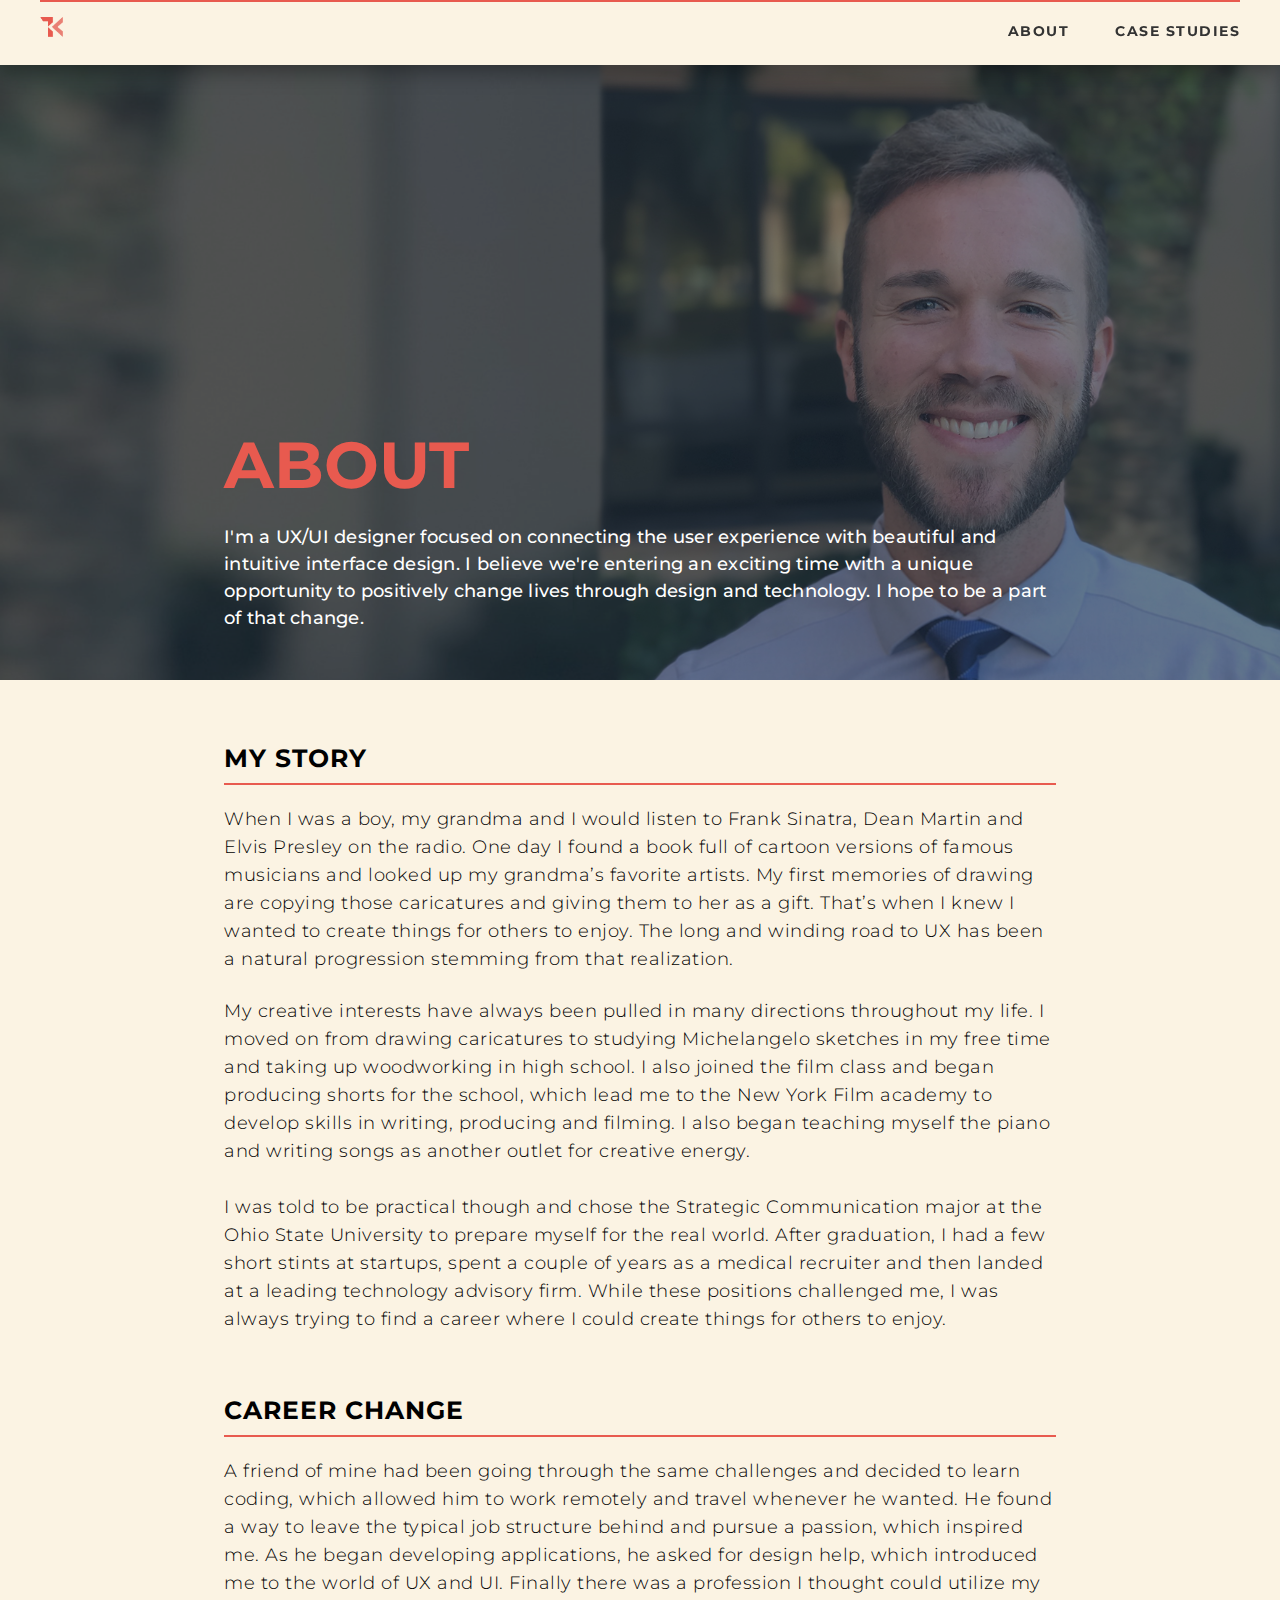
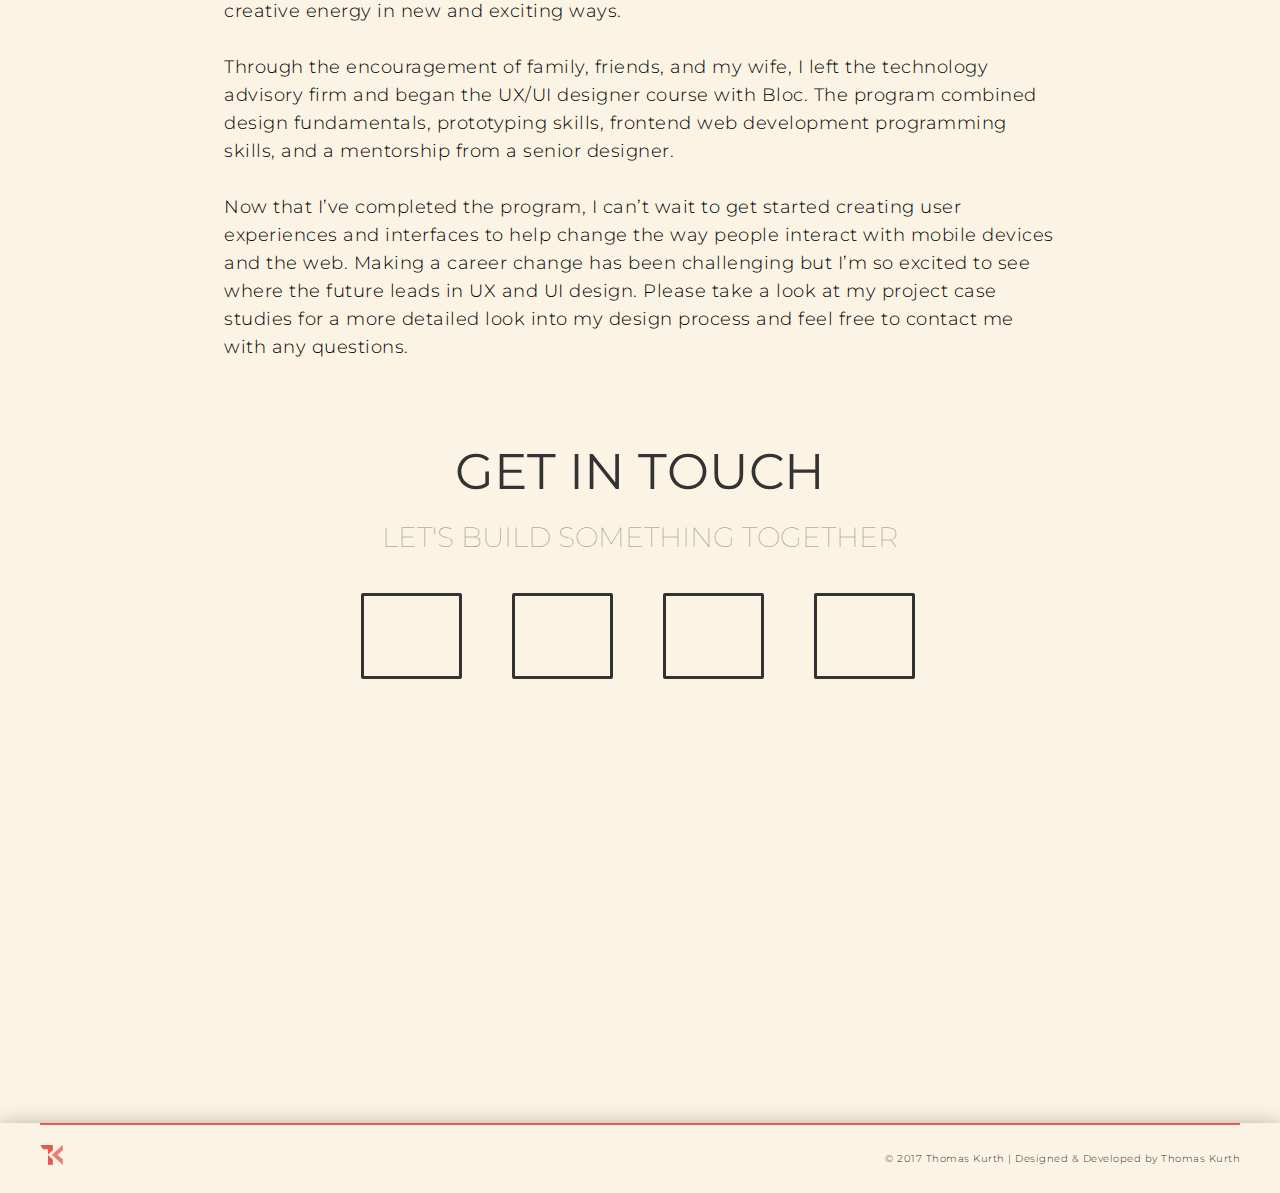
==== about-me.html @ 3d51a24a "case study updates" ====
<!DOCTYPE html>
<html lang="en-us">
  <head>

    <meta http-equiv="X-UA-Compatible" content="IE=Edge">
    <meta name="viewport" content="width=device-width, initial-scale=1">
    <meta charset="utf-8">

    <link rel="apple-touch-icon" sizes="60x60" href="/apple-touch-icon.png">
    <link rel="icon" type="image/png" sizes="32x32" href="/favicon-32x32.png">
    <link rel="icon" type="image/png" sizes="16x16" href="/favicon-16x16.png">
    <link rel="manifest" href="/manifest.json">
    <link rel="mask-icon" href="/safari-pinned-tab.svg" color="#5bbad5">
    <meta name="theme-color" content="#ffffff">
    <title>Thomas Kurth | About </title>

    <!-- GOOGLE FONTS
    –––––––––––––––––––––––––––––––––––––––––––––––––– -->
    <link href="https://fonts.googleapis.com/css?family=Montserrat:100,200,400,500,700" rel="stylesheet" type="text/css">

    <!-- <link rel="shortcut icon" type="image/png" href="/img/bh-logo.png"/> -->
    <!-- CSS -->
    <link rel="stylesheet" href="assets/css/normalize.css">
    <link rel="stylesheet" href="assets/css/font-awesome.css">
    <link rel="stylesheet" href="assets/css/about-me.css">
    <link rel="stylesheet" href="assets/css/skeleton.css">


    <!-- Favicon
    –––––––––––––––––––––––––––––––––––––––––––––––––– -->
    <link rel="icon" type="image/png" href="assets/images/favicon.png">

</head>


<body>
  <header>
      <button class="hamburger">&#9776;</button>
      <button class="cross">&#735;</button>
  </header>

  <div class="menu">
    <ul style="padding-left: 0px; margin-top: 0px;">
      <a href="index.html"><li>CASE STUDIES</li></a>
      <a href="about-me.html"><li>ABOUT</li></a>
    </ul>
  </div>

  <!-- NAVBAR -->
  <nav>
    <div class="navbar-wrapper">
      <section class="cs-nav navbar">
          <div class="container container-index container-nav">
            <div class="one-half" id="mobile-logo">
              <!-- removed the UL - was not needed -->
              <a href="index.html"><img class="logo" src="assets/images/icon.png" height="20px" width= "23px" alt="TK"/></a>
            </div>
            <ul class="one-half nav-hover">
              <li><a href="index.html">CASE STUDIES</a></li>
              <li><a href="about.html">ABOUT</a></li>
            </ul>
          </div>
       </section>
    </div>
  </nav>

   <section class="hero" id="about-page">
       <div class="hero-overlay">
           <div class="container">
               <div class="hero-copy about-block">
                   <h1>ABOUT</h1>
                   <h2>I'm a UX/UI designer focused on connecting the user experience with beautiful and intuitive interface design. I believe we're entering an exciting time with a unique opportunity to positively change lives through design and technology. I hope to be a part of that change.</h2>
               </div>
           </div>
           </div>
   </section>
   <section class="content-area container">
     <section class="body-copy" id="full-bio">
       <h3>MY STORY</h3>
           <p>When I was a boy, my grandma and I would listen to Frank Sinatra, Dean Martin and Elvis Presley on the radio. One day I found a book full of cartoon versions of famous musicians and looked up my grandma’s favorite artists. My first memories of drawing are copying those caricatures and giving them to her as a gift. That’s when I knew I wanted to create things for others to enjoy. The long and winding road to UX has been a natural progression stemming from that realization.</p><br/>
           <p>My creative interests have always been pulled in many directions throughout my life. I moved on from drawing caricatures to studying Michelangelo sketches in my free time and taking up woodworking in high school. I also joined the film class and began producing shorts for the school, which lead me to the New York Film academy to develop skills in writing, producing and filming. I also began teaching myself the piano and writing songs as another outlet for creative energy.<br/> <br/>I was told to be practical though and chose the Strategic Communication major at the Ohio State University to prepare myself for the real world. After graduation, I had a few short stints at startups, spent a couple of years as a medical recruiter and then landed at a leading technology advisory firm. While these positions challenged me, I was always trying to find a career where I could create things for others to enjoy.</p>
       <h3>CAREER CHANGE</h3>
       <p>A friend of mine had been going through the same challenges and decided to learn coding, which allowed him to work remotely and travel whenever he wanted. He found a way to leave the typical job structure behind and pursue a passion, which inspired me. As he began developing applications, he asked for design help, which introduced me to the world of UX and UI. Finally there was a profession I thought could utilize my creative energy in new and exciting ways.<br/>
           <br/>Through the encouragement of family, friends, and my wife, I left the technology advisory firm and began the UX/UI designer course with Bloc. The program combined design fundamentals, prototyping skills, frontend web development programming skills, and a mentorship from a senior designer.<br/>
           <br/>Now that I’ve completed the program, I can’t wait to get started creating user experiences and interfaces to help change the way people interact with mobile devices and the web. Making a career change has been challenging but I’m so excited to see where the future leads in UX and UI design. Please take a look at my project case studies for a more detailed look into my design process and feel free to contact me with any questions.</p>
     </section>
   </section>

   <!-- CONTACT -->

           <div class="contacthome">
             <h1 id="contact">GET IN TOUCH</h1>
             <h5>LET'S BUILD SOMETHING TOGETHER</h5>
               <div class="border">
                          <ul>
                              <li><a href="mailto:thomasbk86@gmail.com" target="_blank"><i class="fa fa-envelope fa-lg"></i></a></li>
                              <li><a href="#" target="_blank"><i class="fa fa-mobile fa-lg"></i></a></li>
                              <li><a href="https://www.linkedin.com/in/thomas-kurth-3ab27a40/" target="_blank"><i class="fa fa-linkedin fa-lg"></i></a></li>
                              <li><a href="https://github.com/thomasbk86" target="_blank"><i class="fa fa-github fa-lg"></i></a></li>
                          </ul>
               </div>
             </div>


   <!-- FOOTER -->

   <footer class="cs-summary index-footer" style="padding-bottom: 0">
     <nav class="cs-nav footer-nav">
       <div class="container container-index container-footer">
         <ul class="one-half" id="footer-mobile-logo">
           <li id="nav-logo"><img src="assets/images/icon.png" height="20px" width="23px" alt="TK"/></li>
         </ul>
         <ul class="one-half nav-hover" id="footer-nav-logos">
             <p>&copy 2017 Thomas Kurth | Designed &amp Developed by Thomas Kurth</p>
         </ul>
         </div>
       </div>
     </nav>

   	<script>
   		(function(i,s,o,g,r,a,m){i['GoogleAnalyticsObject']=r;i[r]=i[r]||function(){
   		(i[r].q=i[r].q||[]).push(arguments)},i[r].l=1*new Date();a=s.createElement(o),
   		m=s.getElementsByTagName(o)[0];a.async=1;a.src=g;m.parentNode.insertBefore(a,m)
   		})(window,document,'script','https://www.google-analytics.com/analytics.js','ga');
   		ga('create', 'UA-101343334-1', 'auto');
   		ga('send', 'pageview');
   	</script>

   	<script src="assets/js/jquery-3.2.1.min.js"></script>
     <script src="assets/js/hamburger.js"></script>
     <script src="assets/js/smoothscroll.js"></script>

     <!-- js -->
     <script src="assets/js/jquery-1.9.1.min.js"></script>
     <script src="assets/js/modernizr.js"></script>
     <script>
         $(document).ready(function(){
             if (Modernizr.touch) {
                 // show the close overlay button
                 $(".close-overlay").removeClass("hidden");
                 // handle the adding of hover class when clicked
                 $(".img").click(function(e){
                     if (!$(this).hasClass("hover")) {
                         $(this).addClass("hover");
                     }
                 });
                 // handle the closing of the overlay
                 $(".close-overlay").click(function(e){
                     e.preventDefault();
                     e.stopPropagation();
                     if ($(this).closest(".img").hasClass("hover")) {
                         $(this).closest(".img").removeClass("hover");
                     }
                 });
             } else {
                 // handle the mouseenter functionality
                 $(".img").mouseenter(function(){
                     $(this).addClass("hover");
                 })
                 // handle the mouseleave functionality
                 .mouseleave(function(){
                     $(this).removeClass("hover");
                 });
             }
         });
     </script>

     <script type="text/javascript">
       var _gaq = _gaq || [];
       _gaq.push(['_setAccount', 'UA-34160351-1']);
       _gaq.push(['_trackPageview']);
       (function() {
         var ga = document.createElement('script'); ga.type = 'text/javascript'; ga.async = true;
         ga.src = ('https:' == document.location.protocol ? 'https://ssl' : 'http://www') + '.google-analytics.com/ga.js';
         var s = document.getElementsByTagName('script')[0]; s.parentNode.insertBefore(ga, s);
       })();
     </script>


   </body>

   </html>
---- assets/css/about-me.css ----
/* Welcome to Compass.
 * In this file you should write your main styles. (or centralize your imports)
 * Import this file using the following HTML or equivalent:
 * <link href="/stylesheets/screen.css" media="screen, projection" rel="stylesheet" type="text/css" /> */
/* line 5, ../../../.rbenv/versions/2.2.3/lib/ruby/gems/2.2.0/gems/compass-core-1.0.3/stylesheets/compass/reset/_utilities.scss */
html, body, div, span, applet, object, iframe,
h1, h2, h3, h4, h5, h6, p, blockquote, pre,
a, abbr, acronym, address, big, cite, code,
del, dfn, em, img, ins, kbd, q, s, samp,
small, strike, strong, sub, sup, tt, var,
b, u, i, center,
dl, dt, dd, ol, ul, li,
fieldset, form, label, legend,
table, caption, tbody, tfoot, thead, tr, th, td,
article, aside, canvas, details, embed,
figure, figcaption, footer, header, hgroup,
menu, nav, output, ruby, section, summary,
time, mark, audio, video {
  border: 0;
  font: inherit;
  font-size: 100%;
  vertical-align: baseline;
}


/* line 24, ../../../.rbenv/versions/2.2.3/lib/ruby/gems/2.2.0/gems/compass-core-1.0.3/stylesheets/compass/reset/_utilities.scss */
ol, ul {
  list-style: none;
}

/* line 26, ../../../.rbenv/versions/2.2.3/lib/ruby/gems/2.2.0/gems/compass-core-1.0.3/stylesheets/compass/reset/_utilities.scss */
table {
  border-collapse: collapse;
  border-spacing: 0;
}

/* line 28, ../../../.rbenv/versions/2.2.3/lib/ruby/gems/2.2.0/gems/compass-core-1.0.3/stylesheets/compass/reset/_utilities.scss */
caption, th, td {
  text-align: left;
  font-weight: normal;
  vertical-align: middle;
}

/* line 30, ../../../.rbenv/versions/2.2.3/lib/ruby/gems/2.2.0/gems/compass-core-1.0.3/stylesheets/compass/reset/_utilities.scss */
q, blockquote {
  quotes: none;
}
/* line 103, ../../../.rbenv/versions/2.2.3/lib/ruby/gems/2.2.0/gems/compass-core-1.0.3/stylesheets/compass/reset/_utilities.scss */
q:before, q:after, blockquote:before, blockquote:after {
  content: "";
  content: none;
}

/* line 32, ../../../.rbenv/versions/2.2.3/lib/ruby/gems/2.2.0/gems/compass-core-1.0.3/stylesheets/compass/reset/_utilities.scss */
a img {
  border: none;
}

/* line 116, ../../../.rbenv/versions/2.2.3/lib/ruby/gems/2.2.0/gems/compass-core-1.0.3/stylesheets/compass/reset/_utilities.scss */
article, aside, details, figcaption, figure, footer, header, hgroup, main, menu, nav, section, summary {
  display: block;
}

@font-face {
  font-family: Visby;
  src: url(../fonts/VisbyCF-Heavy.woff);
}
/* line 8, ../sass/_typography.scss */
.wf-loading {
  visibility: hidden;
}

/* line 12, ../sass/_typography.scss */
.wf-active, .wf-inactive {
  visibility: visible;
}

/* line 16, ../sass/_typography.scss */
body {
  font-family: 'Montserrat', sans-serif;
  font-size: 16px;
}
@media screen and (min-width: 480) {
  /* line 16, ../sass/_typography.scss */
  body {
    font-size: 18px;
  }
}
@media screen and (min-width: 769px) {
  /* line 16, ../sass/_typography.scss */
  body {
    font-size: 20px;
  }
}
@media screen and (max-width: 325px) {
  /* line 16, ../sass/_typography.scss */
  body {
    font-size: 14px;
  }
}

/* line 29, ../sass/_typography.scss */
a {
  text-decoration: none;
  color: #f9a825;
}

/* line 33, ../sass/_typography.scss */
h1 {
  font-size: 3.25em;
  color: #E85A4F;
  font-weight: 700;
}

/* line 39, ../sass/_typography.scss */
h2 {
  font-size: 2em;
}

/* line 44, ../sass/_typography.scss */
h3 {
  font-size: 1.75em;
  font-weight: 700;
}

/* line 49, ../sass/_typography.scss */
h4 {
  font-size: 1.5em;
  margin-top: 40px;
  margin-bottom: 10px;
}

/* line 55, ../sass/_typography.scss */
h5 {
  margin: 20px 0;
  font: 1.25em;
  line-height: 1.5;
}

/* line 68, ../sass/_typography.scss */
.contact p {
  text-align: center;
  width: 100%;
}


/* line 86, ../sass/_typography.scss */
.main-color-bar {
  font-weight: 500;
  background-color: #f9a825;
  color: white;
  padding: 5px 0;
}

/* line 93, ../sass/_typography.scss */
.grey-bar {
  font-weight: 500;
  background-color: #2c3e50;
  color: white;
  padding: 5px 0;
}

/* line 100, ../sass/_typography.scss */
.section-header {
  padding-top: 40px;
  padding-bottom: 40px;
}

/* line 107, ../sass/_typography.scss */
.antha {
  color: rgba(249, 168, 37, 0.3);
}

/* line 111, ../sass/_typography.scss */
.landing-case-logo {
  width: 25%;
  margin: auto;
}

/* line 116, ../sass/_typography.scss */
.brand-name {
  margin-top: 20px;
  margin-bottom: 20px;
}

/* line 121, ../sass/_typography.scss */
#unabridged {
  padding: 0px;
  margin: 0px;
}

/* line 126, ../sass/_typography.scss */
.brand-name#drift-list {
  font-family: "clarendon-urw";
  font-weight: 300;
  letter-spacing: 15px;
  color: white;
  padding-top: 10px;
  border-top: 1px solid white;
  width: 70%;
  margin: auto;
  padding-bottom: 10px;
  border-bottom: 1px solid white;
  margin-top: 20px;
  margin-bottom: 20px;
}

/* line 141, ../sass/_typography.scss */
#driftlist-bold {
  font-weight: 500;
}

/* line 145, ../sass/_typography.scss */
#changeseed {
  font-family: "abril-text";
  color: white;
}

/* line 150, ../sass/_typography.scss */
#blocbox {
  font-family: "league-gothic";
  color: white;
  font-size: 2.5em;
  padding-bottom: 15px;
}

/* line 160, ../sass/_typography.scss */
.content-area h3 {
  padding-bottom: 10px;
  margin-top: 2.5em;
  margin-bottom: 20px;
  font-size: 1.25em;
  border-bottom: 2px solid #E85A4F;
}
/* line 170, ../sass/_typography.scss */
.content-area h4 {
  font-size: 1.1em;
}
/* line 173, ../sass/_typography.scss */
.content-area h2 {
  font-size: 2em;
  padding-bottom: .75em;
  text-align: center;
}
/* line 179, ../sass/_typography.scss */
.content-area .body-intro p {
  font-size: 1.25em;
}
/* line 183, ../sass/_typography.scss */
.content-area img {
  width: 100%;
}
/* line 185, ../sass/_typography.scss */
.content-area img.sketch {
  width: 45%;
}
/* line 188, ../sass/_typography.scss */
.content-area img.main {
  margin: 20px 0;
}
@media screen and (min-width: 480px) {
  /* line 192, ../sass/_typography.scss */
  .content-area img#drift-def, .content-area img#balloons {
    width: 75%;
    display: block;
    margin: 30px auto;
  }
}
/* line 199, ../sass/_typography.scss */
.content-area h5 {
  border-bottom: 1px solid black;
  padding: 10px;
}

/* line 214, ../sass/_typography.scss */
#contact-hero h1 {
  margin-bottom: 20px;
}

/* line 219, ../sass/_typography.scss */
.side-note {
  line-height: 1.2;
  font-size: .9em;
  font-weight: 300;
  font-style: italic;
  margin: 10px 1em;
  padding: 10px;
  display: inline-block;
}

/* line 232, ../sass/_typography.scss */
.callout-bar {
  margin: 20px 0;
  background-color: #ecf0f1;
  padding: 20px;
}
/* line 234, ../sass/_typography.scss */
.callout-bar h5 {
  margin-top: 0;
}

/* line 242, ../sass/_typography.scss */
.body-copy .highlights {
  background-color: #ecf0f1;
  padding: 1.5em 0;
  margin: 20px 0;
}
/* line 246, ../sass/_typography.scss */
.body-copy .highlights h4 {
  margin-top: 0px;
  text-align: center;
  font-weight: 600;
  font-size: 1.5em;
  padding: 0 .5em .5em .5em;
}
/* line 254, ../sass/_typography.scss */
.body-copy ul {
  list-style-type: circle;
  margin: 0 2.5em;
}
/* line 257, ../sass/_typography.scss */
.body-copy ul li {
  margin: 10px 0;
  line-height: 1.5;
  font-size: 1em;
}
/* line 264, ../sass/_typography.scss */
.body-copy ol {
  list-style-type: decimal;
  margin: .75em 2.5em;
}
/* line 267, ../sass/_typography.scss */
.body-copy ol li {
  font-weight: 400;
  margin: 10px 0;
  line-height: 1.5;
  font-size: 1em;
}

/* line 277, ../sass/_typography.scss */
.about-hero h2 {
  line-height: 1.5;
}

/* line 1, ../sass/_overrides.scss */
body {
  background-color: #fafafa;
}

@media screen and (max-width: 480px) {
  /* line 5, ../sass/_overrides.scss */
  .mobile-hidden {
    display: none;
  }
}

@media screen and (min-width: 480px) {
  /* line 11, ../sass/_overrides.scss */
  .desktop-hidden {
    display: none;
  }
}

/* line 17, ../sass/_overrides.scss */
section {
  margin-bottom: 0px;
}

/* line 21, ../sass/_overrides.scss */
figure {
  margin: 1.25em 0;
}

/* line 25, ../sass/_overrides.scss */
.container {
  width: 90%;
  margin: 0 auto;
}
@media screen and (min-width: 480px) {
  /* line 25, ../sass/_overrides.scss */
  .container {
    width: 70%;
  }
}
@media screen and (min-width: 769px) {
  /* line 25, ../sass/_overrides.scss */
  .container {
    width: 65%;
    margin: 0 auto;
  }
}
@media screen and (max-width: 325px) {
  /* line 25, ../sass/_overrides.scss */
  .container {
    width: 90%;
  }
}


/* line 53, ../sass/_overrides.scss */
nav h4 {
  margin: 0;
  font-size: 1.2em;
}
@media screen and (min-width: 769px) {
  /* line 53, ../sass/_overrides.scss */
  nav h4 {
    font-size: 1em;
  }
}
/* line 60, ../sass/_overrides.scss */
nav .my-name {
  color: #f9a825;
  text-align: center;
}
@media screen and (min-width: 769px) {
  /* line 60, ../sass/_overrides.scss */
  nav .my-name {
    display: inline-block;
    width: 50%;
    text-align: left;
  }
}
/* line 68, ../sass/_overrides.scss */
nav .my-name a:hover {
  color: #f9a825;
}
/* line 71, ../sass/_overrides.scss */
nav .my-name .ux-design {
  font-weight: 200;
  font-style: normal;
  color: white;
}
/* line 77, ../sass/_overrides.scss */
nav .menu-bar {
  text-align: center;
  padding-top: 10px;
  margin-top: 10px;
}
/* line 80, ../sass/_overrides.scss */
nav .menu-bar li {
  font-weight: 200;
  display: inline;
  padding-right: 10px;
  padding-left: 10px;
  padding-bottom: 5px;
  transform: border-bottom .2s;
  -webkit-transition: border-bottom .5s;
  -moz-transition: border-bottom .5s;
  -ms-transition: border-bottom .5s;
  -o-transition: border-bottom .5s;
}
@media screen and (min-width: 769px) {
  /* line 80, ../sass/_overrides.scss */
  nav .menu-bar li {
    font-size: .7em;
    padding-top: 0px;
    letter-spacing: 1.5px;
  }
}
/* line 97, ../sass/_overrides.scss */
nav .menu-bar li:hover {
  border-bottom: 2px solid #f9a825;
}
@media screen and (min-width: 769px) {
  /* line 77, ../sass/_overrides.scss */
  nav .menu-bar {
    padding-top: 0px;
    margin-top: 0px;
    float: right;
    display: inline-block;
    vertical-align: top;
  }
}

/* line 113, ../sass/_overrides.scss */
.button {
  display: inline-block;
  padding: 20px;
  background-color: #f9a825;
  color: white;
  transition: background-color 400ms ease-in;
}
/* line 119, ../sass/_overrides.scss */
.button:hover {
  background-color: #fabc57;
}

/* line 125, ../sass/_overrides.scss */
.hero {
  padding-top: 50px;
  padding-bottom: 80px;
  height: 450px;
  background-image: url("/images/bw-land.jpeg");
  background-size: cover;
  background-repeat: no-repeat;
  background-position: top center;
}
@media screen and (min-width: 480px) {
  /* line 125, ../sass/_overrides.scss */
  .hero {
    height: 550px;
    background-position: center center;
  }
}
/* line 137, ../sass/_overrides.scss */
.hero .hero-overlay {
  background-color: rgba(34, 49, 63, 0.6);
  height: 580px;
  margin-top: -50px;
}

/* line 146, ../sass/_overrides.scss */
.hero .name-block {
  padding-top: 100px;
  margin-bottom: 10px;
}
@media screen and (min-width: 480px) {
  /* line 146, ../sass/_overrides.scss */
  .hero .name-block {
    padding-top: 175px;
  }
}

/* line 158, ../sass/_overrides.scss */
.hero .hero-copy h2 {
  color: white;
  padding: 20px 0;
  line-height: 1;
}
/* line 164, ../sass/_overrides.scss */
.hero .hero-copy p {
  color: #fde3ba;
  font-weight: 200;
}
/* line 168, ../sass/_overrides.scss */
.hero .hero-copy p#landing-copy {
  font-weight: 200;
  font-size: 1.1em;
  line-height: 1.5;
}
/* line 175, ../sass/_overrides.scss */
.hero#about-page {
  background-image: url("../images/profile5.png");
  background-size: cover;
  background-position: -400px 0px;
  background-repeat: no-repeat;
  margin: 0 auto;
}

/* line 180, ../sass/_overrides.scss */
.hero#about-page .about-block {
  padding-top: 300px;
}

.about-block h1 {
  margin: 0;
}

@media screen and (min-width: 480px) {
  /* line 175, ../sass/_overrides.scss */
  .hero#about-page {
    background-position: -20px 120px;
  }
  /* line 185, ../sass/_overrides.scss */
  .hero#about-page .about-block {
    padding-top: 425px;
  }
  .hero .hero-overlay {
    height: 480px;
    background-position: center center;
  }
}

@media screen and (min-width: 1024px) {
  /* line 175, ../sass/_overrides.scss */
  .hero#about-page {
    background-position: 0px -20px;
  }
  .hero .hero-overlay {
    height: 680px;
    background-position: center center;
  }
}

@media screen and (max-width: 768px) {
  /* line 175, ../sass/_overrides.scss */
  .hero#about-page {
    background-position: 0px 60px;
    height: 350px;
  }
  /* line 191, ../sass/_overrides.scss */
  .hero#about-page .about-block {
    padding-top: 225px;
  }
  /* line 194, ../sass/_overrides.scss */
  .hero#about-page h2 {
    width: 70%;
    font-size: 1.25em;
    line-height: 1.2;
    margin: 0;
  }
}

@media screen and (max-width: 414px) {
  /* line 175, ../sass/_overrides.scss */
  .hero#about-page {
    background-position: -90px 60px;
  }
  .hero .hero-overlay {
    height: 480px;
    background-position: center center;
  }
  .hero#about-page .about-block {
    padding-top: 160px;
  }
}

@media screen and (max-width: 375px) {
  /* line 175, ../sass/_overrides.scss */
  .hero#about-page {
    background-position: -125px 70px;
  }
  .hero .hero-overlay {
    height: 480px;
    background-position: center center;
  }
  .hero#about-page .about-block {
    padding-top: 125px;
  }
}

/* line 200, ../sass/_overrides.scss */
.hero#about-page h2 {
  font-size: .9em;
  line-height: 1.5;
  font-weight: 500;
}
/* line 205, ../sass/_overrides.scss */
.hero#driftlist-hero {
  background-image: url("/assets/driftlist/hero-background-mobile.jpg");
  background-size: cover;
  background-position: center center;
  background-repeat: no-repeat;
  background-size: cover;
  background-position: center center;
  background-repeat: no-repeat;
}
@media screen and (min-width: 480px) {
  /* line 205, ../sass/_overrides.scss */
  .hero#driftlist-hero {
    background-image: url("/assets/driftlist/hero-background.jpg");
    background-size: cover;
    background-position: center center;
    background-repeat: no-repeat;
  }
}
/* line 219, ../sass/_overrides.scss */
.hero#driftlist-hero .hero-copy {
  margin-top: 250px;
  color: white;
  background-color: rgba(34, 49, 63, 0.75);
  padding: 20px 0;
}
/* line 224, ../sass/_overrides.scss */
.hero#driftlist-hero .hero-copy p {
  font-size: 1.1em;
}
@media screen and (max-width: 480px) {
  /* line 228, ../sass/_overrides.scss */
  .hero#driftlist-hero .hero-copy h2 {
    font-size: 1.5em;
    padding: 10px 0;
  }
  /* line 232, ../sass/_overrides.scss */
  .hero#driftlist-hero .hero-copy p {
    font-size: 1em;
  }
}
/* line 238, ../sass/_overrides.scss */
.hero#changeseed-hero {
  background-image: url("/assets/changeseed/background-hero.jpg");
  background-size: cover;
  background-position: top left;
  background-repeat: no-repeat;
}
/* line 246, ../sass/_overrides.scss */
.hero#changeseed-hero .hero-copy {
  margin-top: 200px;
  color: white;
  background-color: rgba(34, 49, 63, 0.75);
  padding: 20px 0;
}
@media screen and (max-width: 480px) {
  /* line 252, ../sass/_overrides.scss */
  .hero#changeseed-hero .hero-copy h2 {
    font-size: 1.5em;
    padding: 10px 0;
  }
  /* line 256, ../sass/_overrides.scss */
  .hero#changeseed-hero .hero-copy p {
    color: #fde3ba;
    text-shadow: 0px 1px 5px rgba(0, 0, 0, 0.7);
  }
}
/* line 264, ../sass/_overrides.scss */
.hero#contact-hero .hero-copy {
  margin-top: 200px;
  color: white;
  background-color: rgba(34, 49, 63, 0.6);
  padding: 20px 0;
}
@media screen and (max-width: 480px) {
  /* line 270, ../sass/_overrides.scss */
  .hero#contact-hero .hero-copy h1 {
    font-size: 2.5em;
    color: white;
    padding: 10px 0;
  }
  /* line 275, ../sass/_overrides.scss */
  .hero#contact-hero .hero-copy p {
    color: white;
  }
}
/* line 281, ../sass/_overrides.scss */
.hero .down-arrow {
  margin-top: 30px;
  text-align: center;
}
/* line 284, ../sass/_overrides.scss */
.hero .down-arrow h4 {
  margin-bottom: 0px;
}

/* line 290, ../sass/_overrides.scss */
.first-figure {
  margin-top: 20px;
  margin-bottom: 0px;
}

/* line 294, ../sass/_overrides.scss */
.about-hero {
  padding-right: 30px;
  background-color: lightgray;
  padding-top: 100px;
  padding-bottom: 20px;
}

/* line 303, ../sass/_overrides.scss */
.hero-copy h2 {
  line-height: 1.5;
}

/* line 308, ../sass/_overrides.scss */
.case-studies {
  padding: 10px 0;
}
@media screen and (min-width: 480px) {
  /* line 308, ../sass/_overrides.scss */
  .case-studies {
    padding-bottom: 50px;
  }
}

/* line 315, ../sass/_overrides.scss */
.case-studies, .contact {
  text-align: center;
}
/* line 317, ../sass/_overrides.scss */
.case-studies .case-list, .contact .case-list {
  display: inline-block;
  vertical-align: top;
  width: 100%;
  height: 250px;
  background-color: gray;
  text-align: center;
  position: relative;
}
/* line 325, ../sass/_overrides.scss */
.case-studies .case-list h5, .contact .case-list h5 {
  padding-top: 1em;
  font-size: 1.1em;
  margin: 0;
  color: white;
}
/* line 331, ../sass/_overrides.scss */
.case-studies .case-list img, .contact .case-list img {
  height: 125px;
  margin-bottom: 10px;
}
@media screen and (min-width: 480px) {
  /* line 317, ../sass/_overrides.scss */
  .case-studies .case-list, .contact .case-list {
    margin-top: 10px;
  }
}
@media screen and (min-width: 769px) {
  /* line 317, ../sass/_overrides.scss */
  .case-studies .case-list, .contact .case-list {
    margin: 0;
    width: 33%;
  }
}
/* line 343, ../sass/_overrides.scss */
.case-studies .case-list#landing-changeseed img, .contact .case-list#landing-changeseed img {
  margin-bottom: 10px;
}
/* line 346, ../sass/_overrides.scss */
.case-studies .case-list#landing-changeseed h4, .contact .case-list#landing-changeseed h4 {
  font-size: 2em;
  margin-bottom: 33px;
}
@media screen and (max-width: 480px) {
  /* line 342, ../sass/_overrides.scss */
  .case-studies .case-list#landing-changeseed, .contact .case-list#landing-changeseed {
    margin: 10px 0;
  }
}
/* line 355, ../sass/_overrides.scss */
.case-studies .case-list#landing-blocbox img, .contact .case-list#landing-blocbox img {
  margin-left: -30px;
}
/* line 359, ../sass/_overrides.scss */
.case-studies .case-list:hover, .contact .case-list:hover {
  color: white;
}
/* line 363, ../sass/_overrides.scss */
.case-studies .case-list .case-specs, .contact .case-list .case-specs {
  position: absolute;
  top: 0px;
  width: 100%;
  -webkit-box-sizing: border-box;
  -moz-box-sizing: border-box;
  box-sizing: border-box;
  color: white;
  text-align: center;
  height: 100%;
  z-index: 1;
  transition: all 400ms ease-in-out;
  background-color: rgba(52, 73, 94, 0.8);
  opacity: 0;
  padding-top: 75px;
}
/* line 378, ../sass/_overrides.scss */
.case-studies .case-list .case-specs p, .contact .case-list .case-specs p {
  font-size: .8em;
}
/* line 383, ../sass/_overrides.scss */
.case-studies .case-list:hover .case-specs, .contact .case-list:hover .case-specs {
  opacity: 1;
}

/* line 392, ../sass/_overrides.scss */
.contact {
  /* Rectangle 1: */
  background-image: linear-gradient(57deg, #22313F 0%, #385774 100%);
  color: #f9a825;
  text-align: center;
  padding: 4.5em 0;
}
/* line 398, ../sass/_overrides.scss */
.contact h3 {
  padding-top: 0px;
  padding-bottom: .5em;
  color: white;
}
/* line 403, ../sass/_overrides.scss */
.contact .partner-up {
  padding-bottom: 1em;
}


/* line 413, ../sass/_overrides.scss */
.with-border {
  box-sizing: border-box;
  -moz-box-sizing: border-box;
  -webkit-box-sizing: border-box;
  text-align: center;
  border: 1px solid #f9a825;
  padding: 10px 20px 10px 20px;
}

/* line 422, ../sass/_overrides.scss */
#landing-changeseed {
  background-image: url("/images/changeseed-landing-image.png");
  background-size: cover;
}

/* line 429, ../sass/_overrides.scss */
#landing-driftlist {
  background-image: url("/images/drift-landing-bg.png");
  background-position: top center;
  background-repeat: no-repeat;
  background-size: cover;
}

/* line 436, ../sass/_overrides.scss */
#landing-blocbox {
  background-image: url("/images/blocbox-landing-image.png");
  background-position: top center;
  background-size: cover;
}
/* line 440, ../sass/_overrides.scss */
#landing-blocbox .case-specs {
  padding: 50px;
}

/* line 445, ../sass/_overrides.scss */
.social-bar {
  padding-top: 20px;
  padding-bottom: 20px;
  text-align: center;
}
/* line 449, ../sass/_overrides.scss */
.social-bar h4 {
  color: #2c3e50;
  margin: .75em 0;
}
@media screen and (min-width: 480px) {
  /* line 449, ../sass/_overrides.scss */
  .social-bar h4 {
    margin: 0;
  }
}
/* line 456, ../sass/_overrides.scss */
.social-bar h5 {
  padding-bottom: 10px;
}
/* line 459, ../sass/_overrides.scss */
.social-bar li {
  display: inline;
  padding-right: 10px;
}
/* line 462, ../sass/_overrides.scss */
.social-bar li i {
  background-color: #fafafa;
  border: 1px solid #f9a825;
  padding: 10px;
}
@media screen and (min-width: 480px) {
  /* line 445, ../sass/_overrides.scss */
  .social-bar {
    width: 50%;
    float: left;
  }
  /* line 472, ../sass/_overrides.scss */
  .social-bar h4, .social-bar ul {
    text-align: left;
  }
}

/* line 479, ../sass/_overrides.scss */
.copyright-info p {
  font-size: .7em;
  text-align: center;
  padding-bottom: 10px;
}
@media screen and (min-width: 480px) {
  /* line 478, ../sass/_overrides.scss */
  .copyright-info {
    width: 50%;
    float: right;
  }
  /* line 487, ../sass/_overrides.scss */
  .copyright-info p {
    padding-top: 20px;
    text-align: right;
    margin-right: 40px;
  }
}

/* line 495, ../sass/_overrides.scss */
.body-intro {
  padding: 2.5em 0;
}

/* line 500, ../sass/_overrides.scss */
.body-copy img {
  margin: 10px 0;
}

/* line 505, ../sass/_overrides.scss */
.landing-case-logo {
  margin-top: 20px;
}

/* line 509, ../sass/_overrides.scss */
.contact-form {
  padding-top: 50px;
  width: 85%;
  margin: 0 auto;
}
@media screen and (min-width: 480px) {
  /* line 509, ../sass/_overrides.scss */
  .contact-form {
    width: 60%;
  }
}
/* line 516, ../sass/_overrides.scss */
.contact-form h3 {
  text-align: center;
}
/* line 519, ../sass/_overrides.scss */
.contact-form input {
  font-family: "pragmatica-web",sans-serif;
  font-size: 1em;
  border-radius: 0px;
  margin-bottom: 30px;
  padding-bottom: 5px;
  width: 100%;
  border: none;
  border-bottom: 1px solid gray;
  transition: border-bottom 0.1s ease-in;
}
/* line 529, ../sass/_overrides.scss */
.contact-form input:focus {
  outline: none;
  border-bottom: 1px solid #f9a825;
}
/* line 534, ../sass/_overrides.scss */
.contact-form textarea {
  font-family: "pragmatica-web",sans-serif;
  -webkit-box-sizing: border-box;
  -moz-box-sizing: border-box;
  box-sizing: border-box;
  width: 100%;
  padding: 10px;
  font-size: 1em;
  line-height: 1.5;
  margin-bottom: 30px;
  height: 200px;
}
/* line 545, ../sass/_overrides.scss */
.contact-form textarea:focus {
  outline: none;
  border: 1px solid #f9a825;
}
/* line 550, ../sass/_overrides.scss */
.contact-form button {
  font-family: "pragmatica-web",sans-serif;
  font-weight: 200;
  background-color: #f9a825;
  border: none;
  color: white;
  padding: 15px 32px;
  text-align: center;
  text-decoration: none;
  display: block;
  font-size: 1em;
  margin: 0 auto;
}
/* line 562, ../sass/_overrides.scss */
.contact-form button:hover {
  cursor: pointer;
}

/* line 568, ../sass/_overrides.scss */
.form-container {
  padding: 20px;
}

/* line 571, ../sass/_overrides.scss */
.images-section {
  text-align: center;
}
@media screen and (min-width: 480px) {
  /* line 574, ../sass/_overrides.scss */
  .images-section figure {
    width: 40%;
  }
  /* line 576, ../sass/_overrides.scss */
  .images-section figure.left {
    margin-right: 10%;
  }
}
/* line 581, ../sass/_overrides.scss */
.images-section .img-placeholder {
  display: inline-block;
  height: 150px;
  width: 150px;
  background-color: #f9a825;
}
/* line 586, ../sass/_overrides.scss */
.images-section .img-placeholder h4 {
  padding-top: 70px;
}
/* line 590, ../sass/_overrides.scss */
.images-section figure {
  display: inline-block;
  margin: 10px 0;
}
/* line 593, ../sass/_overrides.scss */
.images-section figure figcaption {
  margin-top: 10px;
}

@media screen and (min-width: 480px) {
  /* line 600, ../sass/_overrides.scss */
  .user-flow figure {
    margin: 20px 0;
  }
}

/* line 607, ../sass/_overrides.scss */
#drift-comp {
  margin: 1.5em 0px;
}

/* line 611, ../sass/_overrides.scss */
.the-problem {
  background-color: #ecf0f1;
  padding: 3.5em 0px;
}

/* line 616, ../sass/_overrides.scss */
.conclusion, .the-solution {
  padding: 3.5em 0;
  background: #2c3e50;
  color: white;
}

/* line 622, ../sass/_overrides.scss */
.code-life {
  padding: 3.5em 0;
  background-color: #ecf0f1;
}

/* line 627, ../sass/_overrides.scss */
.the-process {
  padding: 2.75em 0px;
}
/* line 629, ../sass/_overrides.scss */
.the-process h2 {
  padding-bottom: 0;
}

/* line 634, ../sass/_overrides.scss */
.footer-content {
  width: 85%;
  margin: 0 auto;
}
---- assets/css/skeleton.css ----
html, body {
  background-color: #FBF3E3;
  margin: 0;
  font-family: 'Montserrat', Helvetica, sans-serif;

}

p {
  font-size: 18px;
  font-weight: 300;
  line-height: 28px;
  letter-spacing: .5px;
  margin: 0;
}

.challenge p {
  line-height: 50px;
}

a {
  text-decoration: none;
  color: inherit;
}

.describe {
  font-size: 13px;
  line-height: 23px;
  letter-spacing: .5px;
  margin-top: 6px;
}

@media(max-width: 700px) {
  p {
    font-size: 16px;
    line-height: 27px;
  }
}

.mobile-img {
  display: none;
}

@media(max-width: 700px) {
  .mobile-img {
    display: block;
    float: left;
    width: 100%;
  }
}

/* GRID */
.container, .img-container, .container p{
  margin-right: auto;
  margin-left: auto;
  position: relative;
  top: 0;
  text-align: left;
}

.container h2 {
  text-align: center;
  line-height: 40px;
}

.about-block h2 {
  text-align: left;
}

.container-research, .container-branding {
  margin-right: auto;
  margin-left: auto;
  position: relative;
  top: 0;
}

.container-index {
  width: 1200px;
}

@media(max-width: 1250px) {
  .container-index {
    width: 1030px;
  }
}

@media(max-width: 1024px) {
  .container-index {
    top: 0;
  }
}

.container:before,
.container:after {
  content: "";
  display: table;
}

.container:after {
  clear: both;
}

.img-container {
  width: 1200px;
}

.img-mag {
  width: 65%;
}

@media (max-width: 1300px) {
  .img-mag {
    width: 80%;
  }
}

.img-container img {
  width: 100%;
}

@media (max-width: 1030px) {
  .container, .img-container {
    width: 85%;
  }
}

@media (max-width: 1000px) {
  .img-container {
    width: 700px;
  }
}

@media(max-width: 700px) {
  .container {
    width: 85%;
  }
  .img-container {
    width: 100%;
  }
}

.one-half, .one-third, .one-fourth, .one-fifth {
  float:left;
  position:relative;
  min-height: 1px;
}

.one-half {
  width: 50%;
}

.one-third {
  width: 29%;
}

.one-fourth {
  width: 25%;
}

.one-fifth {
  width: 20%;
}

@media (max-width: 1030px) {
  .one-third {
    width: 28%;
  }
}

@media (max-width: 1000px) {
  .one-third, .one-fourth {
    width: 100%;
  }
}

/* NAVBAR */

nav {
  display: block;
  position: fixed;
  z-index: 2000;
  top: 0px;
  width: 100%;
}

.container-nav {
  border-top: 2px solid #E85A4F;
}

.cs-nav {
  background-color: #FBF3E3;
  display: block;
  position: fixed;
  z-index: 1000;
  width: 100%;
  height: auto;
  top: 0;
  box-shadow: 0 5px 22px rgba(0,0,0,.4);
}

.cs-nav ul {
  padding: 20px 0;
  margin: auto;
  height: auto;
  color: #333;
  list-style-type: none;
  font-size: 14px;
  font-weight: 700;
  letter-spacing: 1.5px;
  display: block;
  position: relative;
}

.cs-nav ul li {
  float: left;
  display: inline-block;
  height: auto;
  margin-left: 46px;
  text-align: right;
  float: right;
  position: relative;
}

.cs-nav ul li a{
  text-decoration: none;
  color: inherit;
  display: block;
  position: relative;
}

.logo {
  padding-top: 15px;
}

@media (max-width: 660px) {
  .one-half {
    width: 70%;
  }
}

@media (max-width: 767px) {

  .cs-nav ul li a{
    display: none;
  }
}

.nav-hover li a:hover {
  border-bottom: 3px solid #E85A4F;
  /*padding-bottom: 2px;*/
  transition: all 170ms;
}

#nav-logo {
  height: 20px;
  width: 23px;
  padding-top: 0;
  margin-left: 0;
  float: left;
}

#nav-logo-name {
  margin-left: 18px;
  text-align: left;
  float: left;
  font-weight: 400;
}

#nav-logo #nav-logo-name:nohover {

}

.navbar-wrapper {
  width: 100%;
  height: 83px;
  position: relative;
  display: block;
}

@media(max-width: 760px) {
  #nav-logo-name {
    display: none;
  }
  /*#mobile-logo {
    width: 33px;
  }*/
  .nav-hover {
    float: right;
    /*width: 230px;*/
    display: block;
  }
  #nav-logo {
    width: 33px;
  }
}

.navbar {
  position: relative;
  height: 65px;
}

.navbar-scrolled {
  position: fixed;
  width: 100%;
  top: 0;
}

.navbar-pages {
  position: fixed;
  height: 85px;

}

@media(max-width: 1000px) {
  nav {
    top: 490px;
  }
}

@media(max-width: 800px) {
  nav {
    top: 520px;
  }
}

@media(max-width: 500px) {
  nav {
    top: 550px;
  }
}

@media(max-width: 1024px) {
  .navbar, .navbar-pages {
    position: fixed;
  }
  .container-nav {
    top: 0;
  }
  nav, .navbar-wrapper {
    top: 0;
    float: left;
    position: fixed;
  }
}

.nav-holder {
  height: 83px;
  width: 100%;
  display: none;
  position: relative;
  float: left;
}

/*@media(max-width: 760px) {
  .nav-holder {
    display: block;
  }
}*/

/* SUMMARY SECTION */

.cs-summary, .cs-white, .cs-gray{
  width: 100%;
  height: auto;
  display: block;
  position: relative;
  padding-top: 5%;
  padding-bottom: 5%;
  float: left;
}

@media (max-width: 1000px) {
  .cs-summary, .cs-white, .cs-gray {
    padding-top: 10%;
  }
}

#intro-padding {
  padding-top: 40px;
}

.cs-summary h1, h2 {
  font-size: 40px;
  font-weight: 400;
  color: #333;
  margin: 0;
  padding: 0;
  line-height: 20px;
  letter-spacing: .25px;
  padding-bottom: 50px;
}

.header-h1 {
  padding-bottom: 0;
  padding-top: 50px;
  position: fixed;
}

.header-h1 h1{
  padding-top: 6%;
}

@media(max-width: 1024px) {
  .header-h1 {
    padding-top: 130px;
  }

  .cs-summary h1 {
    font-size: 2.8rem;
    padding-bottom: 30px;
    line-height: 2.4rem;
  }
  .header-h1 h1 {
    padding-top: 50px;
  }
  .top-dek {
    padding-bottom: 18px !important;
  }
}

@media(max-width: 700px) {
  .cs-summary h1 {
    font-size: 2.8rem;
    padding-bottom: 30px;
    line-height: 2.4rem;
    text-align: center;
  }

  .center-text p {
    text-align: center;
  }
  .top-dek {
    padding-bottom: 4px !important;
  }
}

@media(max-width: 760px) {
  .header-h1 {
    position: relative;
    display: block;
  }
}

.img-link {
  width: 50%;
  display: block;
  margin:auto;
  padding-bottom: 40px;
}

.img-link-flyer {
  width: 100%;
  display: block;
  margin:auto;
  /*padding-bottom: 40px;*/
}
.center-text {
  color: #333;
  text-align: center;
}

h3 {
  text-transform: uppercase;
  padding-bottom: 3px;
  font-weight: 700;
  font-size: 18px;
  letter-spacing: 1px;
  margin-bottom: 38px;
}

.center-text h3 {
  text-transform: uppercase;
  padding-bottom: 3px;
  font-weight: 700;
  letter-spacing: 1px;
  margin-bottom: 38px;
  font-size: 36px;
}

@media(max-width: 700px) {
  h3 {
    font-size: 16px;
  }
}

.center-text p {
  width: 60%;
}

.header-text p {
  width: 50%;
  font-weight: 200;
}

@media (max-width: 1024px) {
  .center-text p {
    width: 95%;
  }
}

.underline {
  border-bottom: 3px solid black;
}

.underline-red {
  border-bottom: 3px solid #E85A4F;
}


/*MAIN*/

main {
  top: 360px;
  position: relative;
  padding-top: 50px;
  background-color: #FBF3E3;
  float: left;
  width: 100%;
  display: block;
  z-index: 1000;
}

@media(max-width: 1024px) {
  .work-grid {
    top: 0;
  }
}

@media(max-width: 1024px) {
  main {
    top: 365px;
    padding-top: 32px;
  }
}

@media(max-width: 960px) {
  main {
    top: 425px;
  }
}

@media(max-width: 760px) {
  main {
    top: 0;
  }
}

.contacthome :focus {
  outline: none;
}

/* PROBLEM/SOLUTION SECTION */

.cs-probsol {
  width: 100%;
  height: auto;
  display: block;
  position: relative;
  float: left;
}

.gray {
  background-color: #e6e6e6;
  padding: 5% 0;
}

.probsol-left, .process-left {
  padding-right: 5%;
  padding-left: 5%;
  text-align: center;
}

.white {
  background-color: #f2f2f2;
  padding: 5% 0;
}

.probsol-right, .process-right {
  padding-left: 5%;
  padding-right: 5%;
  text-align: center;
}

.all-gray {
  background-color: #e6e6e6;
}

}

@media (max-width: 1000px) {
  .probsol-left, .process-left, .probsol-right, .process-right {
    width: 85%;
    padding: 0;
    float: none;
    margin: 0 auto;
  }

  .gray, .white {
    width: 100%;
    padding: 10% 0;
  }
}

#laptop-padding {
  padding-bottom: 36px;
  width: 100%;
}

#logo-padding {
  padding-bottom: 36px;
  width: 80%;
}
#mockup-padding {
  width: 90%;
  display: block;
  margin: 0 auto;
}

#wireframe-padding {
  width: 70%;
  display: block;
  margin: 0 auto;
}

#bg-wireframe-padding {
  width: 100%;
  display: block;
  margin: 0 auto;
}

#flyer-wireframe-padding {
  width: 85%;
  display: block;
  margin: 0 auto;
}
/* PROCESS SECTION */

.parallax {
    /*height: 400px;*/
    background-position: center;
    background-repeat: no-repeat;
    background-attachment: fixed;
    background-size: cover;
    position: relative;
    box-shadow: inset 0px 0px 20px 4px rgba(0, 0, 0, 0.5);
}

.cs-white {
  background-color: white;
}

.cs-gray {
  background-color: #E4E8E7;
}

#breakthru-process {
  background-image: url(../img/cs-breakthru-process.jpg);
  background-size: cover;
  padding-top: 22%;
  padding-bottom: 8%;
}

#magazines-process {
  background-image: url(../img/cs-mag-covers-background.jpg);
  background-size: cover;
  padding-top: 12%;
  padding-bottom: 12%;
}

.research {
  padding: 0 18px;
  box-sizing: border-box;
}

.fa-3 {
  font-size: 65px;
  color: #E85A4F;
  padding-top: 42px;
  text-align: center;
  padding-left: 25px;
}

.process-tag {
  padding: 8px 16px;
  line-height: 0;
  font-weight: 500;
  color: #333;
  font-size: 25px;
}

h4 a {
  text-decoration: none;
}

.process-tag-link:hover {
  background-color: #E85A4F;
  border-radius: 2px;
  transition: all 300ms;
}

#research-tag {
  margin-left: 16px;
}

@media(max-width: 1000px) {
  .research {
    padding: 0;
  }
  #research-tag {
    margin-left: 0;
  }
}

h4 {
  float: left;
  width: 100%;
  display: block;
  margin: 0;
  height: 30px;
  margin-top: 14px;
}

.mag-tag {
  margin-top: 6%;
  margin-bottom: 3%;
  text-align: center;
}

.mag-left, .mag-right {
  box-sizing: border-box;
  margin-top: 3%;
}

.mag-left {
  padding: 10px 10px 10px 0px;
}

.mag-right {
  padding: 10px 0px 10px 10px;
}

h5 {
  margin: 36px 0 0 0;
  font-size: 60px;
  color: #E85A4F;
  font-weight: 300;
}

@media(max-width: 700px) {
  .mag-tag {
    margin-top: 10%;
  }

  .mag-left, .mag-right {
    width: 100%;
    padding: 0 0 10px 0;
  }

  h5 {
    font-size: 3rem;
  }
}

.process-left, .process-right {
  text-align: left;
}

.process-left p, .process-right p {
  float: left;
  padding: 36px 0;
}

.project-link-proto p {
	color: #fff;
	font-size: 18px;
	font-weight: 400;
	text-transform: uppercase;
	line-height: 12px;
}

.project-link-proto {
	background: #E85A4F;
	border-radius: 2px;
    width: 250px;
    text-align: center;
    color: white;
    cursor: pointer;
		transition: all 300ms;
    margin: 30px auto;
    padding: 20px;
}

.project-link-proto:hover {
  background: #b9483f;
}

.project-link-proto:hover p {
  color: white;
	transition: all 300ms;
}

.project-link-proto a:link {
	color: white;
	text-decoration: none;
}

.project-link-proto a:visited {
	color: white;
}

.project-link-wireframe p {
	color: #fff;
	font-size: 16px;
	font-weight: 400;
	text-transform: uppercase;
	line-height: 12px;
}

.project-link-wireframe {
	background: #E85A4F;
	border-radius: 2px;
    width: 225px;
    text-align: center;
    color: white;
    cursor: pointer;
		transition: all 300ms;
    margin: 30px auto;
    padding: 15px;
}

.project-link-wireframe:hover {
  background: #b9483f;
}

.project-link-wireframe:hover p {
  color: white;
	transition: all 300ms;
}

.project-link-wireframe a:link {
	color: white;
	text-decoration: none;
}

.project-link-wireframe a:visited {
	color: white;
}

.process-mugs {
  height: 70px;
  float: left;
  display: block;
  position: relative;
  width: initial;
}

.compete-icons {
  height: 85px;
  padding-right: 15px;
  }
}

.background-img {
  background-size: cover;
  padding-top: 8%;
  padding-bottom: 8%;
}

#user-flows {
  background-image: url(assets/images/screenmockups.png);
}

.user-flows {
  width: 80%;
  padding-top: 25px;
  display: block;
  margin: 0 auto;
}

#inspiration {
  background-image: url(../img/cs-breakthru-inspiration.jpg);
}

/*.float-box-right {
  padding: 40px;
  box-shadow: 0 0 60px rgba(0,0,0,.25);
  background-color: white;
}*/

.float-box-right p {
  padding-bottom: 0;
}

@media(max-width: 1000px) {
  .float-box-right {
    float: right;
    width: 65%;
  }
}

@media(max-width: 700px) {
  #user-flows, #inspiration{
    padding: 0;
    background-image: none;
  }
  #inspiration, #inspiration.float-box-right {
    background-color: #f2f2f2;
  }
  .float-box-right {
    float: left;
    width: 100%;
    box-shadow: none;
    padding: 10% 0;
  }
  #mobile-gray {
    background-color: #f2f2f2;
  }
}

.standalone-left {
  float: left;
  width: 50%;
  box-sizing: border-box;
}

.standalone-right {
  float: right;
  width: 50%;
  box-sizing: border-box;
}

.standalone-center {
  margin: 0 auto;
  float: none;
  text-align: center;
}

@media (max-width: 1000px) {
  .standalone-center {
    width: 100%;
    text-align: left;
  }
  .standalone-left, .standalone-right {
    width: 100%;
  }
}

.color-grid {
  float: right;
  padding-top: 36px;
}

.icon-grid {
  text-align: center;
}

.color-box {
  margin: 10px;
  box-sizing: border-box;
  padding: 58px 0;
  font-weight: 400;
  color: white;
  text-align: center;
  border-radius: 2px;
}

.color-box-white {
  margin: 10px;
  box-sizing: border-box;
  padding: 58px 0;
  font-weight: 400;
  color: #333;
  text-align: center;
  border-radius: 2px;
}

@media (max-width: 1000px) {
  .color-box {
    padding: 23px;
    width: 30%;
  }
  .color-grid {
    float: left;
    margin-left: -10px;
    margin-bottom: -10px;
    width: 110%
  }
  .icon-grid {
    float: left;
    margin-left: -10px;
    margin-bottom: -10px;
    width: 110%
  }
}

@media (max-width: 999px) {
  .color-box, .color-box-white {
    padding: 15px 0;
    width: 42.6%;
    border-radius: 2px;
  }

  .color-grid {
    float: left;
    margin-left: -10px;
    margin-bottom: -10px;
    width: 80%
  }
  .icon-grid {
    float: left;
    margin-left: -10px;
    margin-bottom: -10px;
  }
}

#logo-space {
  padding-bottom: 30px;
}

.fixed-mockup {
  height: 910px;
  box-sizing: border-box;
}

#mockups {
  position: absolute;
  left: 0;
  top: 566px;
  display: block;
}

@media (max-width: 1030px) {
  .fixed-mockup {
    height: 816px;
  }
  .color-box, .color-box-white {
    padding: 55px 0;
  }
}

@media (max-width: 1000px) {
  .fixed-mockup {
    height: auto;
  }
  .fixed-mockup p {
    padding-bottom: 0;
  }
  #mockups {
    top: 944px;
  }
  #fixed-mockup-small {
    height: 640px;
  }

  .color-box, .color-box-white {
    padding: 15px; o;
  }
}

@media (max-width: 700px) {
  #fixed-mockup-small {
    height: auto;
  }
  #mockups {
    display: none;
  }
}

.bottom-pic {
  float: left;
  margin: 0 auto;
  line-height: 0;
}

.nav-gif {
  width: 900px;
  margin: 0 auto;
}

.nav-gif img {
  width: 100%;
  padding-top: 5%;
}

@media (max-width: 1000px) {
  .nav-gif {
    width: 100%;
  }
  .padding-t-mobile {
    padding-top: 25px;
  }
}

.three-col {
  float: left;
  padding-top: 20px;
}

.three-col p {
  width: 29%;
  margin: 0 20px;
  display: inline-block;
  vertical-align: top;
  text-align: center;
}

@media (max-width: 1030px) {
  .three-col p {
    width: 28%;
  }
}

@media (max-width: 1000px) {
  .three-col p {
    width: 100%;
    margin: 0;
    padding-bottom: 30px;
    text-align: left;
  }
}

.less-padding {
  padding-bottom: 45px;
}

.mag-text {
  width: 100%;
  float: left;
  text-align: center;
}

.mag-text p {
  text-align: left;
}

h2 {
  font-size: 60px;
  font-weight: 500;
  padding-bottom: 40px;
}

.introcopy h2 {
  padding-bottom: 50px;
}

.nav-hover p {
  font-size: .7em;
  float: right;
}

.footer-text p {
  padding-bottom: 5%;
  text-align: center;
  font-weight: 400;
}

.footer-nav {
  position: relative;
  z-index: 0;
}

.container-footer {
  border-top: 2px solid #E85A4F;
  display: block;
}

.container-footer ul li {
  margin-left: 26px;
  font-size: 16px;
  padding-top: 13px;
}

.bottom-footer {
  float: left;
  width: 100%;
  padding-top: 65px;
}

.work-grid h2 {
  float: left;
  width: 100%;
  padding-top: 75px;
}

.footer-pics {
  float: left;
  width: 100%;
}

.footer-item, .home-item {
  width: 33.3333%;
  height: 300px;
  background-size: cover;
  background-position: center;
}

@media(max-width: 900px) {
  .home-item {
    width: 50%;
  }
}

.footer-hover {
  box-sizing: border-box;
  padding: 30px;
  height: 100%;
  background-color: rgba(232,90,79,.9);
  color: white;
  opacity: 0;
  transition: all 300ms;
}

.footer-hover:hover {
  opacity: 1;
}

@media(max-width: 1024px) {
  .footer-item {
    background-position: center;
  }
  .footer-hover {
    /*padding: 35px;*/
    display: none;
  }
}

@media(max-width: 1000px) {
    .footer-text p {
    width: 85%
  }
}

h6 {
  margin: 0 0 6px 0;
  font-weight: 700;
  font-size: 1.5rem;
}

.footer-button {
  padding: 0;
  margin-top: 7%;
}

.footer-button li {
  padding: 16px;
  border: 1px solid white;
  text-align: center;
  display: inline-block;
  margin: 0 10px 10px 0;
  height: auto;
  color: #dbdbd5;
  list-style-type: none;
  font-size: 12px;
  font-weight: 700;
  letter-spacing: 1.5px;
  text-transform: uppercase;
  transition: all 300ms;
  border-radius: 2px;
}

.footer-button li:hover {
  background-color: white;
  color: black;
}

@media(max-width: 760px) {
  #footer-mobile-logo {
    width: 33px;
  }
  h2 {
    font-size: 2.5rem;
    padding-top: 10px;
    padding-bottom: 30px;
  }
  .footer-text p {
    width: 100%;
    padding-bottom: 10%;
  }
  .footer-item {
    width: 100%;
  }
  .container-footer {
    top: 0;
  }
}

@media(max-width: 400px) {
  /*#footer-mobile-logo {
    display: none;
  }*/
  #footer-nav-logos {
    width: 218px;
    height: 30px;
  }
}

.no-b-padding {
  padding-bottom: 0;
}

.no-b-padding p {
  padding-bottom: 0;
}

@media(max-width: 1000px) {
  .pic-full {
    width: 100%;
  }
}

.mag-line-height {
  line-height: 56px;
}

@media(max-width: 700px) {
  .mag-line-height {
    line-height: 50px;
  }
}

.shadow-big {
  -webkit-filter: drop-shadow(0 10px 7px rgba(0,0,0,.15));
  filter: drop-shadow(0 6px 7px rgba(0,0,0,.15));
}

.shadow-small {
  -webkit-filter: drop-shadow(0 3px 4px rgba(0,0,0,.19));
  filter: drop-shadow(0 3px 4px rgba(0,0,0,.19));
}

.index-footer {
  top: 300px;
  background-color: #FBF3E3;
}

.index-footer-case {
  background-color: #FBF3E3;
}

@media(max-width: 1024px) {
  .index-footer {
    top: 360px;
  }
}

@media(max-width: 1000px) {
  .index-footer {
    top: 500px;
  }
}

@media(max-width: 900px) {
  .index-footer {
    top: 360px;
  }
}

@media(max-width: 760px) {
  .index-footer {
    top: 0;
  }
}

#capsule-pic {
  background-image: url(../images/Capsule.png);
}

#flyerwine-pic {
  background-image: url(../images/flyer-wine.png);
}

#bargo-pic {
  background-image: url(../images/BG2.png);
}


/* CONTACT */

.contact h1 {
  color: white;
  font-weight: 700;
  font-size: 33px;
  text-align: left;
  margin-bottom: 0;
  line-height: 40px;
}

.contact ul {
  padding: 0;
  margin: 0;
  width: 100%;
}

.contact ul li{
  display: block;
  float: left;
  margin-right: 30px;
}

.contact ul li a{
  color: white;
  text-decoration: none;
  font-weight: 700;
  font-size: 20px;
}

.contact-links {
  width: 100%;
  float: left;
  padding: 30px 0;
  border-bottom: 2px solid #333333;
  border-top: 2px solid #333333;
  margin: 46px 0;
}

@media(max-width: 760px) {
  .contact ul li {
    float: none;
    margin-bottom: 15px;
  }
}

.contact-hover a:hover{
  color: #E85A4F;
}

#email a{
  color: #E85A4F;
}

#email a:hover{
  color: #E85A4F;
}

.bio-text {
  width: 50%;
  color: white;
  float: left;
}

.bio-text p {
  margin-bottom: 30px;
  font-weight: 400;
}

.bio-rail {
  width: 45%;
  float: right;
  color: white;
}

.contact h2 {
  text-align: left;
  font-size: 26px;
  font-weight: 700;
  color: #e0be4f;
  float: left;
  padding-bottom: 12px;
  border-bottom: 2px solid #333333;
  width: 100%;
  margin-bottom: 24px;
  margin-top: 20px;
  line-height: initial;
}

.mobile-h2 {
  display: none;
}

.bio-items {
  width: 48%;
  float: left;
}

.bio-items p {
  font-weight: 700;
  margin-bottom: 20px;
  line-height: 26px;
}

.margin-right {
  margin-right: 4%;
}

.margin-top {
  margin-top: 180px;
}

.full-width {
  width: 100%;
}

.dark-text {
  color: #8e8d8d
}

.ben-pic {
  width: 100%;
  height: 397px;
  background-image: url(../img/ben-portrait-h.jpg);
  background-size: cover;
  background-position: right;
}

.email-link a {
  text-decoration: none;
  color: #e0be4f;
  font-weight: 700;
}

@media(max-width: 1040px) {
  .bio-text {
    width: 56%;
  }
  .bio-rail {
    width: 36%;
  }
  .bio-items {
  width: 100%;
  }
}

@media(max-width: 1000px) {
  .bio-text{
    width: 60%;
  }
  .bio-rail{
    width: 32%;
  }
  .margin-right{
    margin-right: 0;
  }
  .bio-items{
    width: 100%;
  }
  .ben-pic {
    height: 270px;
  }
}

@media(max-width: 700px) {
  .bio-text, .bio-rail {
    width: 100%;
  }
  .ben-pic {
    height: 300px;
  }
  .margin-top {
    margin-top: 116px;
  }
  .contact h1 {
    font-size: 20px;
    line-height: 28px;
  }
  .contact h2 {
    font-size: 22px;
  }
  .mobile-h2 {
    display: block;
  }
  .bio-items p {
    margin-bottom: 12px;
  }
}


.mobile-button {
  display: none;
}

.mobile-label {
  display: none;
  top: 253px;
  position: absolute;
  box-sizing: border-box;
  padding: 10px 15px;
  background: black;
  color: white;
  text-transform: uppercase;
  font-size: 12px;
  letter-spacing: 1px;
}

.mobile-label p {
  font-size: 12px;
  letter-spacing: 2.25px;
  font-weight: 700;
}

@media (max-width: 1024px) {
  .mobile-button {
    display: block;
    height: 300px;
  }
  .mobile-label {
    display: block;
  }
}
/* Contact & Footer
–––––––––––––––––––––––––––––––––––––––––––––––––– */

.contacthome {
  text-align: center;
  margin-top: 5rem;
  margin-bottom: 5rem;
}

.contacthome h1 {
  font-size: 50px;
  font-weight: 400;
  color: #333;
}

.contacthome h3{
  font-weight: 500;
  color: #333;
  font-size: 2.5em;
}

.contacthome h5{
  color: #8e8d8a;
  font-size: 1.4em;
  font-weight: 100;
  margin-top: -20px;
}

@media(max-width: 760px) {
  .contacthome h5 {
    font-size: 19px;
  }
}

@media(max-width: 420px) {
.contacthome h1 {
  font-size: 45px;
  }
}

@media(max-width: 380px) {
.contacthome h1 {
  font-size: 40px;
  }
  .contacthome h5 {
    font-size: 16px;
  }
}

.contacthome li {
  display: inline;
  padding-right: 10px;
}

.contacthome li i {
  position:relative;
  vertical-align: middle;
  color: #333;
  display: inline-block;
  height: 80px;
  width: 55px;
  line-height: 90px;
  text-align: center;
  transition: 0.5s;
  padding: 0 20px;
  margin-right: 35px;
  cursor: pointer;
  border: 3px solid #333;
  -webkit-transition:0.7s;
  font-size: 3em;
  border-radius: 2px;
}

.contacthome li i:hover {
  border: 3px solid rgba(232,90,79,1);
  color: #E85A4F;
}

.contacthome ul {
    text-align: center;
    padding-top: 15px;
  }

  @media (max-width: 597px) {
    .border ul li {
      display: block;
    }
  }

  /* Hamburger Navigation
  –––––––––––––––––––––––––––––––––––––––––––––––––– */

  .hamburger{
    background:none;
    position:fixed;
    top:0;
    right:5px;
    line-height:21px;
    padding:8px 45px 0px 15px;
    color:#E85A4F;
    border:0;
    font-size:1.3em;
    font-weight:bold;
    cursor:pointer;
    outline:none;
    z-index:10000000000000;
  }
  .cross{
    background:none;
    position:fixed;
    top:0px;
    right:5px;
    padding:5px 45px 0px 15px;
    color:#8E8D8A;
    border:0;
    font-size:3.1em;
    /*line-height:53px;*/
    font-weight:bold;
    cursor:pointer;
    outline:none;
    z-index:10000000000000;
  }

  @media (min-width: 768px) {
   .hamburger {display:none;}
   .cross {display:none;}
   .menu {display: none;}
  }

  @media (max-width: 768px) {
     .nav-hover p {
       font-size: .5em;
     }
  }

  @media (max-width: 375px) {
     .nav-hover p {
       font-size: .44em;
     }

     .container-research h4 {
       font-size: 26px;
     }

     .process-left h4, .process-right h4, {
       font-size: 26px;
     }

     .center-text h3 {
       font-size: 28px;
     }

     .project-link-proto {
       background: #E85A4F;
       border-radius: 2px;
          width: 180px;
          text-align: center;
          color: white;
          cursor: pointer;
         transition: all 300ms;
          margin: 30px auto;
          padding: 10px;
     }

     .project-link-proto p {
       color: #fff;
       font-size: 13px;
       font-weight: 400;
       text-transform: uppercase;
       line-height: 12px;
     }

     .compete-icons {
       padding-bottom: 10px;
       margin-left: auto;
       margin-right: auto;
     }
  }

.color-grid {
  padding-left: 10px;
}

.icon-grid {
  padding-left: 10px;
  padding-bottom: 30px;
}
.one-fourth h5 {
  padding-left: 15px;
}

.one-fourth p {
  width: 70%;
  padding-left: 15px;
}


   }


   @media only screen and (max-width: 767px) {
   header nav ul li a {display:none;}
   .smallname {display: none;}
   .smallnamefooter {display: none;}
   }

  .menu{z-index:1000000; font-weight:bold; width:100%; background:#fff;  position:fixed; text-align:center; font-size:20px;}
  .menu ul {margin-bottom: 0; list-style-type: none; list-style-image: none;}
  .menu li {display: block; padding:15px 0 15px 0; }
  .menu li:hover{display: block; background:#ffffff; }
  .menu ul li a {text-decoration:none; color:#666;}
  .menu ul li a:hover {color: #666; text-decoration:none;}
  .menu a{text-decoration:none; color:#666;}
  .menu a:hover{text-decoration:none; color:#E85A4F;}


/*.mobile-button {
  float: left;
  display: none;
  margin-top: 0;
  width: 100%;
}
.mobile-button li {
  width: 49%;
  display: inline-block;
  box-sizing: border-box;
  margin-right: 0;
  margin: 0;
  padding: 16px 0;
  float: left;
}
.right-float {
  float: right !important;
}
@media(max-width: 1024px) {
  .mobile-button {
    display: block;
  }
}*/
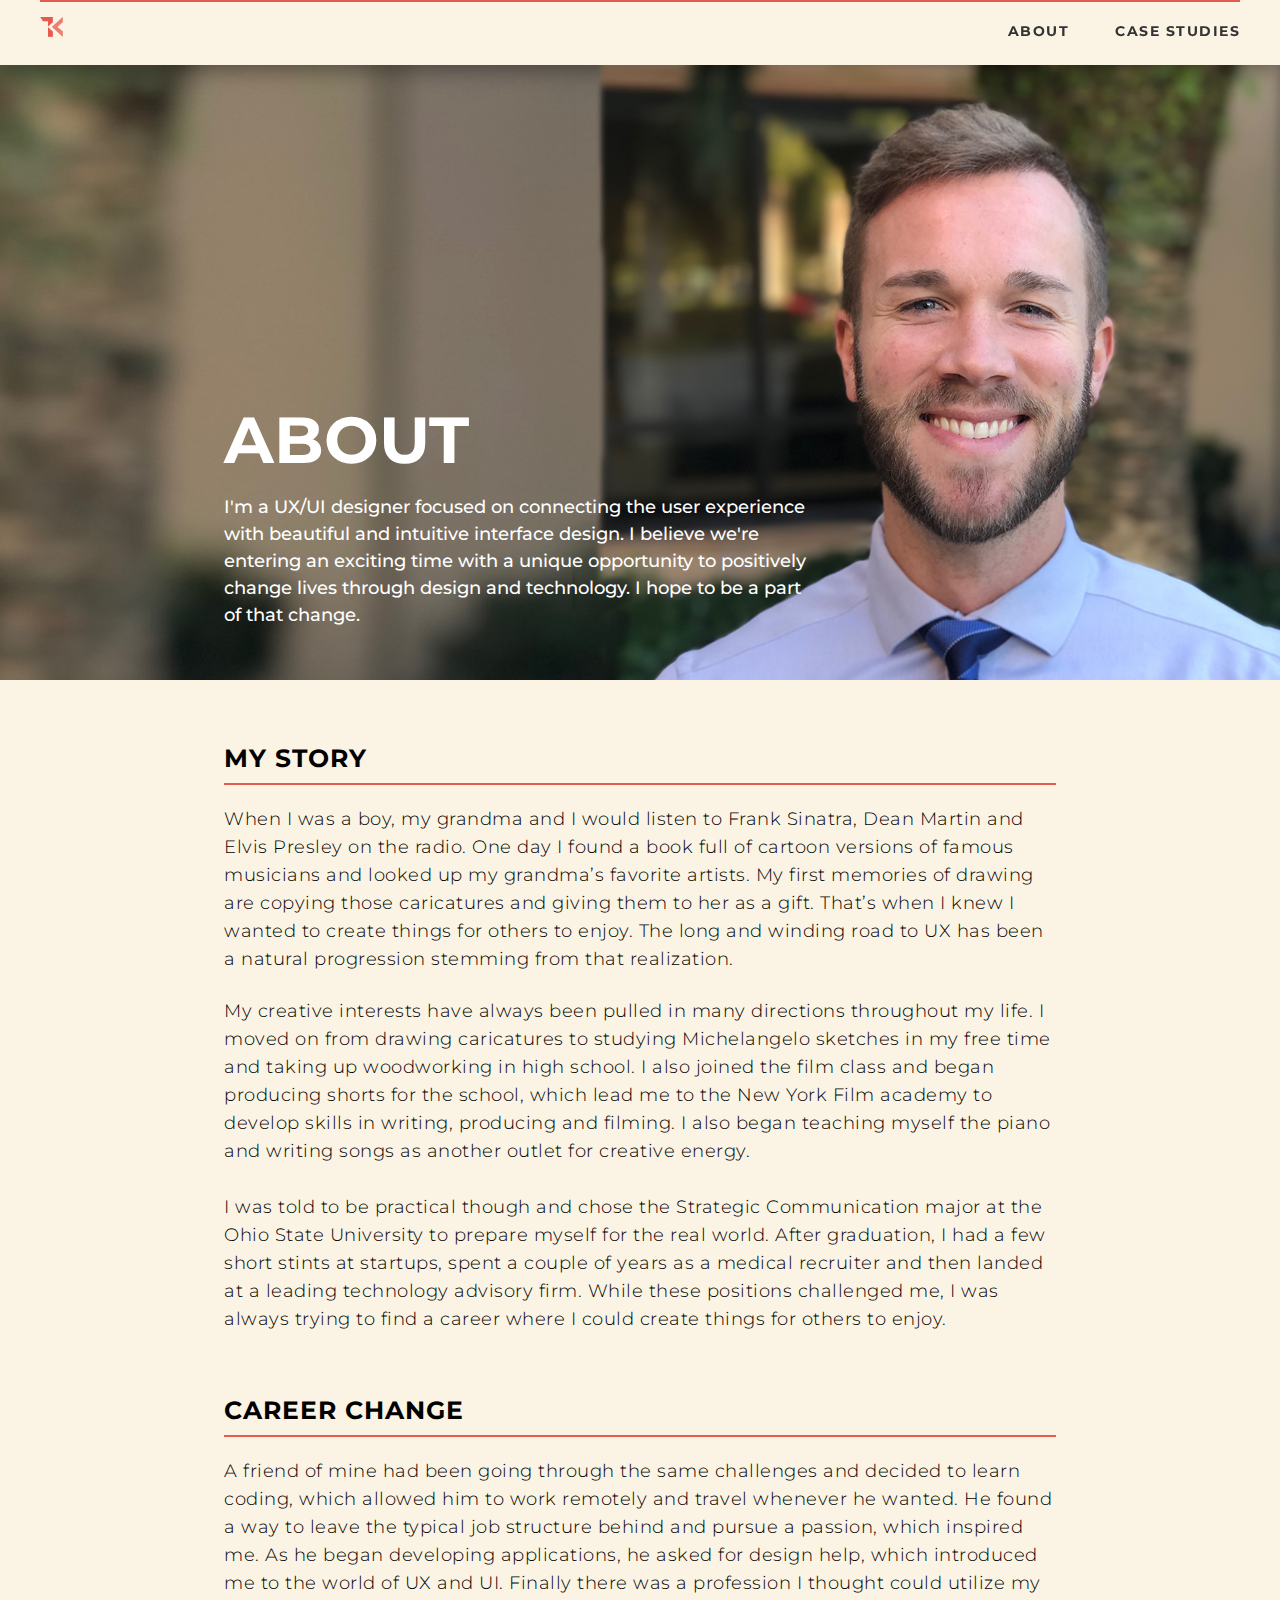
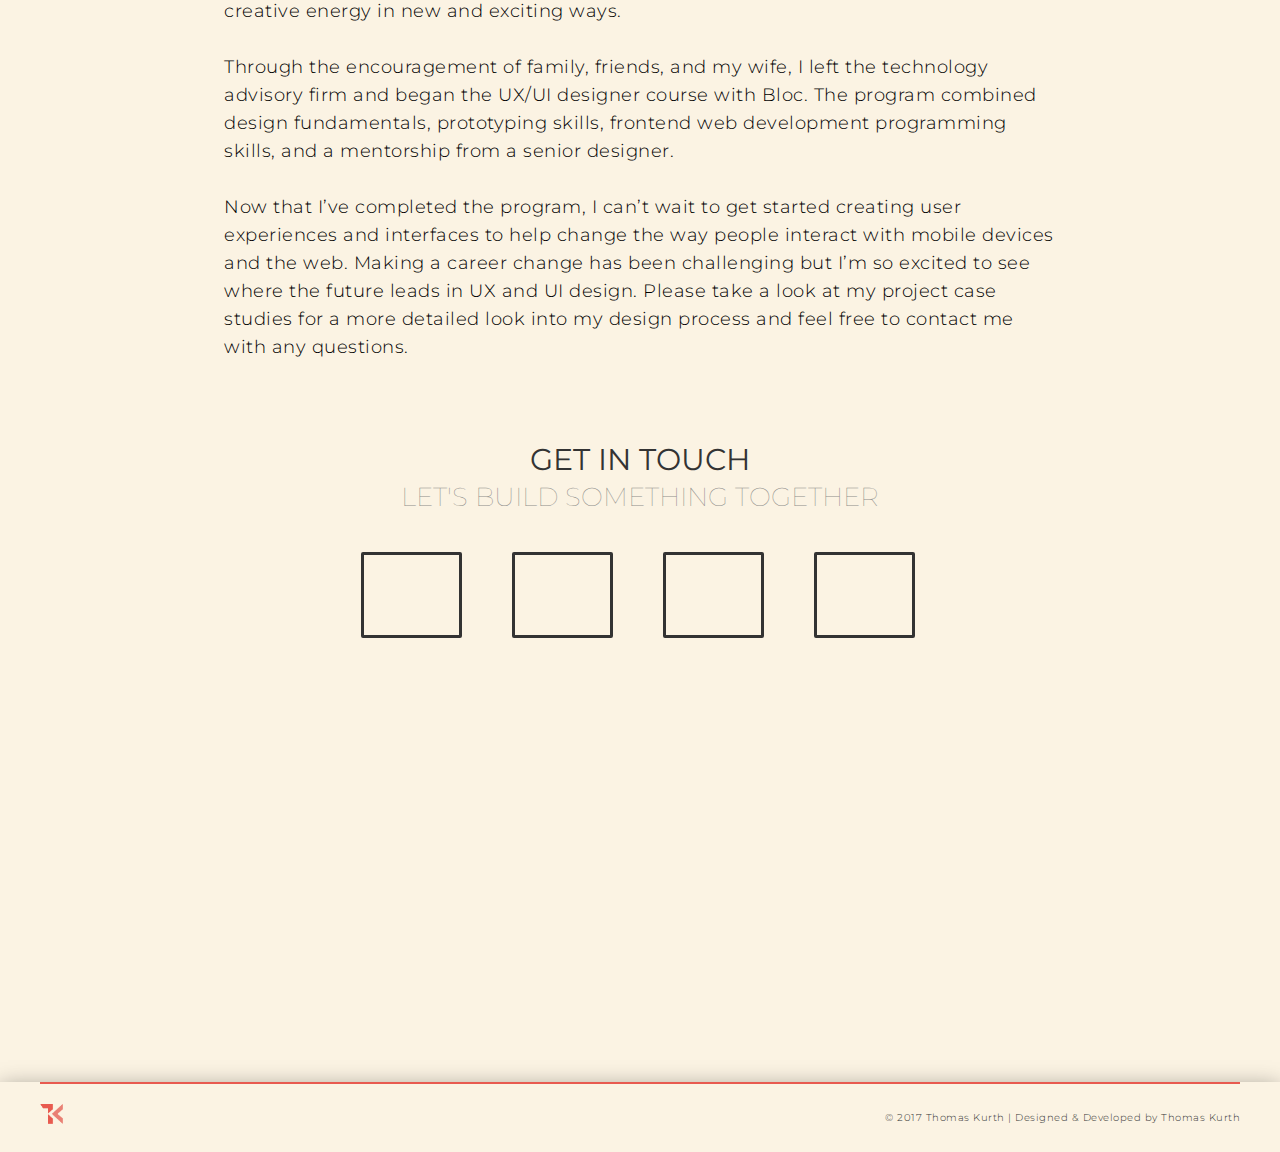
==== commit e7d48242: "portfolio updates" ====
--- a/about-me.html
+++ b/about-me.html
@@ -21,9 +21,9 @@
     <!-- <link rel="shortcut icon" type="image/png" href="/img/bh-logo.png"/> -->
     <!-- CSS -->
     <link rel="stylesheet" href="assets/css/normalize.css">
-    <link rel="stylesheet" href="assets/css/font-awesome.css">
+    <link rel="stylesheet" href="assets/css/Font-Awesome.css">
     <link rel="stylesheet" href="assets/css/about-me.css">
-    <link rel="stylesheet" href="assets/css/skeleton.css">
+    <link rel="stylesheet" href="assets/css/styles.css">
 
 
     <!-- Favicon
@@ -117,15 +117,6 @@
        </div>
      </nav>
 
-   	<script>
-   		(function(i,s,o,g,r,a,m){i['GoogleAnalyticsObject']=r;i[r]=i[r]||function(){
-   		(i[r].q=i[r].q||[]).push(arguments)},i[r].l=1*new Date();a=s.createElement(o),
-   		m=s.getElementsByTagName(o)[0];a.async=1;a.src=g;m.parentNode.insertBefore(a,m)
-   		})(window,document,'script','https://www.google-analytics.com/analytics.js','ga');
-   		ga('create', 'UA-101343334-1', 'auto');
-   		ga('send', 'pageview');
-   	</script>
-
    	<script src="assets/js/jquery-3.2.1.min.js"></script>
      <script src="assets/js/hamburger.js"></script>
      <script src="assets/js/smoothscroll.js"></script>
@@ -165,18 +156,15 @@
          });
      </script>
 
-     <script type="text/javascript">
-       var _gaq = _gaq || [];
-       _gaq.push(['_setAccount', 'UA-34160351-1']);
-       _gaq.push(['_trackPageview']);
-       (function() {
-         var ga = document.createElement('script'); ga.type = 'text/javascript'; ga.async = true;
-         ga.src = ('https:' == document.location.protocol ? 'https://ssl' : 'http://www') + '.google-analytics.com/ga.js';
-         var s = document.getElementsByTagName('script')[0]; s.parentNode.insertBefore(ga, s);
-       })();
+     <!-- Global site tag (gtag.js) - Google Analytics -->
+     <script async src="https://www.googletagmanager.com/gtag/js?id=UA-99364223-2"></script>
+     <script>
+       window.dataLayer = window.dataLayer || [];
+       function gtag(){dataLayer.push(arguments);}
+       gtag('js', new Date());
+
+       gtag('config', 'UA-99364223-2');
      </script>
-
-
    </body>
 
    </html>
--- a/assets/css/about-me.css
+++ b/assets/css/about-me.css
@@ -108,7 +108,7 @@
 /* line 33, ../sass/_typography.scss */
 h1 {
   font-size: 3.25em;
-  color: #E85A4F;
+  color: white;
   font-weight: 700;
 }
 
@@ -505,7 +505,6 @@
 }
 /* line 137, ../sass/_overrides.scss */
 .hero .hero-overlay {
-  background-color: rgba(34, 49, 63, 0.6);
   height: 580px;
   margin-top: -50px;
 }
@@ -525,7 +524,6 @@
 /* line 158, ../sass/_overrides.scss */
 .hero .hero-copy h2 {
   color: white;
-  padding: 20px 0;
   line-height: 1;
 }
 /* line 164, ../sass/_overrides.scss */
@@ -564,7 +562,7 @@
   }
   /* line 185, ../sass/_overrides.scss */
   .hero#about-page .about-block {
-    padding-top: 425px;
+    padding-top: 400px;
   }
   .hero .hero-overlay {
     height: 480px;
@@ -591,7 +589,12 @@
   }
   /* line 191, ../sass/_overrides.scss */
   .hero#about-page .about-block {
-    padding-top: 225px;
+    padding-top: 280px;
+    width: 80%;
+  }
+
+  .about-block h1 {
+    padding-bottom: 5px;
   }
   /* line 194, ../sass/_overrides.scss */
   .hero#about-page h2 {
@@ -635,6 +638,13 @@
   font-size: .9em;
   line-height: 1.5;
   font-weight: 500;
+  width: 80%;
+}
+
+@media screen and (min-width: 1024px) {
+  .hero#about-page h2 {
+    width: 70%;
+  }
 }
 /* line 205, ../sass/_overrides.scss */
 .hero#driftlist-hero {
--- a/assets/css/styles.css
+++ b/assets/css/styles.css
@@ -0,0 +1,1947 @@
+html, body {
+  background-color: #FBF3E3;
+  margin: 0;
+  font-family: 'Montserrat', Helvetica, sans-serif;
+
+}
+
+p {
+  font-size: 18px;
+  font-weight: 300;
+  line-height: 28px;
+  letter-spacing: .5px;
+  margin: 0;
+}
+
+p.whitep {
+  width: 70%;
+  margin: 0 auto;
+  margin-top: 25px;
+}
+
+p.grayp {
+  width: 70%;
+  margin: 0 auto;
+  margin-top: 25px;
+}
+
+p.brandingp {
+  width: 90%;
+}
+
+.challenge p {
+  line-height: 50px;
+}
+
+a {
+  text-decoration: none;
+  color: inherit;
+}
+
+.describe {
+  font-size: 13px;
+  line-height: 23px;
+  letter-spacing: .5px;
+  margin-top: 6px;
+}
+
+@media(max-width: 700px) {
+  p {
+    font-size: 16px;
+    line-height: 27px;
+    padding-bottom: 5px;
+  }
+}
+
+.mobile-img {
+  display: none;
+}
+
+@media(max-width: 700px) {
+  .mobile-img {
+    display: block;
+    float: left;
+    width: 100%;
+  }
+}
+
+/* GRID */
+.container, .img-container, .container p{
+  margin-right: auto;
+  margin-left: auto;
+  position: relative;
+  top: 0;
+  text-align: left;
+}
+
+p.processp {
+  text-align: center;
+  padding-top: 25px;
+}
+
+.container h2 {
+  text-align: center;
+  line-height: 40px;
+}
+
+.about-block h2 {
+  text-align: left;
+}
+
+.container-research, .container-branding {
+  margin-right: auto;
+  margin-left: auto;
+  position: relative;
+  top: 0;
+}
+
+.container-index {
+  width: 1200px;
+}
+
+@media(max-width: 1250px) {
+  .container-index {
+    width: 1030px;
+  }
+}
+
+@media(max-width: 1024px) {
+  .container-index {
+    top: 0;
+  }
+}
+
+.container:before,
+.container:after {
+  content: "";
+  display: table;
+}
+
+.container:after {
+  clear: both;
+}
+
+.img-container {
+  width: 1200px;
+}
+
+.img-mag {
+  width: 65%;
+}
+
+@media (max-width: 1300px) {
+  .img-mag {
+    width: 80%;
+  }
+}
+
+.img-container img {
+  width: 100%;
+}
+
+@media (max-width: 1030px) {
+  .container, .img-container {
+    width: 85%;
+  }
+}
+
+@media (max-width: 1000px) {
+  .img-container {
+    width: 700px;
+  }
+}
+
+@media(max-width: 700px) {
+  .container {
+    width: 85%;
+  }
+  .img-container {
+    width: 100%;
+  }
+}
+
+.one-half, .one-third, .one-fourth, .one-fifth {
+  float:left;
+  position:relative;
+  min-height: 1px;
+}
+
+.one-half {
+  width: 50%;
+}
+
+.one-third {
+  width: 29%;
+}
+
+.one-fourth {
+  width: 25%;
+}
+
+.one-fifth {
+  width: 20%;
+}
+
+@media (max-width: 1030px) {
+  .one-third {
+    width: 28%;
+  }
+}
+
+@media (max-width: 1000px) {
+  .one-third, .one-fourth {
+    width: 100%;
+  }
+}
+
+/* NAVBAR */
+
+nav {
+  display: block;
+  position: fixed;
+  z-index: 2000;
+  top: 0px;
+  width: 100%;
+}
+
+.container-nav {
+  border-top: 2px solid #E85A4F;
+}
+
+.cs-nav {
+  background-color: #FBF3E3;
+  display: block;
+  position: fixed;
+  z-index: 1000;
+  width: 100%;
+  height: auto;
+  top: 0;
+  box-shadow: 0 5px 22px rgba(0,0,0,.4);
+}
+
+.cs-nav ul {
+  padding: 20px 0;
+  margin: auto;
+  height: auto;
+  color: #333;
+  list-style-type: none;
+  font-size: 14px;
+  font-weight: 700;
+  letter-spacing: 1.5px;
+  display: block;
+  position: relative;
+}
+
+.cs-nav ul li {
+  float: left;
+  display: inline-block;
+  height: auto;
+  margin-left: 46px;
+  text-align: right;
+  float: right;
+  position: relative;
+}
+
+.cs-nav ul li a{
+  text-decoration: none;
+  color: inherit;
+  display: block;
+  position: relative;
+}
+
+.logo {
+  padding-top: 15px;
+}
+
+@media (max-width: 660px) {
+  .one-half {
+    width: 70%;
+  }
+}
+
+@media (max-width: 767px) {
+
+  .cs-nav ul li a{
+    display: none;
+  }
+}
+
+.nav-hover li a:hover {
+  border-bottom: 3px solid #E85A4F;
+  /*padding-bottom: 2px;*/
+  transition: all 170ms;
+}
+
+#nav-logo {
+  height: 20px;
+  width: 23px;
+  padding-top: 0;
+  margin-left: 0;
+  float: left;
+}
+
+#nav-logo-name {
+  margin-left: 18px;
+  text-align: left;
+  float: left;
+  font-weight: 400;
+}
+
+#nav-logo #nav-logo-name:nohover {
+
+}
+
+.navbar-wrapper {
+  width: 100%;
+  height: 83px;
+  position: relative;
+  display: block;
+}
+
+@media(max-width: 760px) {
+  #nav-logo-name {
+    display: none;
+  }
+  /*#mobile-logo {
+    width: 33px;
+  }*/
+  .nav-hover {
+    float: right;
+    /*width: 230px;*/
+    display: block;
+  }
+  #nav-logo {
+    width: 33px;
+  }
+}
+
+.navbar {
+  position: relative;
+  height: 65px;
+}
+
+.navbar-scrolled {
+  position: fixed;
+  width: 100%;
+  top: 0;
+}
+
+.navbar-pages {
+  position: fixed;
+  height: 85px;
+
+}
+
+@media(max-width: 1000px) {
+  nav {
+    top: 490px;
+  }
+}
+
+@media(max-width: 800px) {
+  nav {
+    top: 520px;
+  }
+}
+
+@media(max-width: 500px) {
+  nav {
+    top: 550px;
+  }
+}
+
+@media(max-width: 1024px) {
+  .navbar, .navbar-pages {
+    position: fixed;
+  }
+  .container-nav {
+    top: 0;
+  }
+  nav, .navbar-wrapper {
+    top: 0;
+    float: left;
+    position: fixed;
+  }
+}
+
+.nav-holder {
+  height: 83px;
+  width: 100%;
+  display: none;
+  position: relative;
+  float: left;
+}
+
+/*@media(max-width: 760px) {
+  .nav-holder {
+    display: block;
+  }
+}*/
+
+/* SUMMARY SECTION */
+
+.cs-summary, .cs-white, .cs-gray{
+  width: 100%;
+  height: auto;
+  display: block;
+  position: relative;
+  padding-top: 5%;
+  padding-bottom: 5%;
+  float: left;
+}
+
+.cs-gray-branding{
+  width: 100%;
+  height: auto;
+  display: block;
+  position: relative;
+  padding-bottom: 5%;
+  float: left;
+  background-color: #E4E8E7;
+}
+
+.cs-summary-mock {
+  width: 100%;
+  height: auto;
+  display: block;
+  position: relative;
+  float: left;
+  /* Permalink - use to edit and share this gradient: http://colorzilla.com/gradient-editor/#45484d+0,000000+100;Black+3D+%231 */
+background: #45484d; /* Old browsers */
+background: -moz-linear-gradient(45deg, #45484d 0%, #000000 100%); /* FF3.6-15 */
+background: -webkit-linear-gradient(45deg, #45484d 0%,#000000 100%); /* Chrome10-25,Safari5.1-6 */
+background: linear-gradient(45deg, #45484d 0%,#000000 100%); /* W3C, IE10+, FF16+, Chrome26+, Opera12+, Safari7+ */
+filter: progid:DXImageTransform.Microsoft.gradient( startColorstr='#45484d', endColorstr='#000000',GradientType=1 ); /* IE6-9 fallback on horizontal gradient */
+}
+
+.cs-white-flow{
+  width: 100%;
+  height: auto;
+  display: block;
+  position: relative;
+  padding-bottom: 5%;
+  float: left;
+}
+@media (max-width: 1000px) {
+  .cs-summary, .cs-white, .cs-white-flow, .cs-gray {
+    padding-top: 10%;
+  }
+}
+
+#intro-padding {
+  padding-top: 40px;
+}
+
+.cs-summary h1 {
+  font-size: 30px;
+  font-weight: 600;
+  color: #333;
+  margin: 0;
+  padding: 0;
+  line-height: 0px;
+  letter-spacing: .25px;
+  padding-bottom: 14px;
+}
+
+.cs-summary h2 {
+  font-size: 40px;
+  font-weight: 400;
+  color: #333;
+  margin: 0;
+  padding: 0;
+  line-height: 20px;
+  letter-spacing: .25px;
+  padding-bottom: 50px;
+}
+
+.header-h1 {
+  padding-bottom: 0;
+  padding-top: 50px;
+  position: fixed;
+}
+
+.header-h1 h1{
+  padding-top: 10%;
+}
+
+@media(min-width: 1250px) {
+  .header-h1 h1 {
+    padding-top: 10%;
+  }
+}
+
+h1.introheader {
+  line-height: 32px;
+  text-align: left;
+  padding: 0;
+  padding-bottom: 20px;
+  width: 60%;
+}
+
+@media(max-width: 1024px) {
+  .header-h1 {
+    padding-top: 130px;
+  }
+
+  .cs-summary h1 {
+    padding-bottom: 14px;
+    padding-top: 0px;
+  }
+
+  h1.introheader {
+    line-height: 30px;
+    text-align: left;
+    padding: 0;
+    padding-bottom: 20px;
+    width: 70%;
+  }
+  .top-dek {
+    padding-bottom: 18px !important;
+  }
+}
+
+@media(max-width: 700px) {
+  .cs-summary h1 {
+    font-size: 30px;
+    padding-bottom: 30px;
+    line-height: 2.4rem;
+    text-align: left;
+  }
+
+  .center-text p {
+    text-align: left;
+  }
+  .top-dek {
+    padding-bottom: 4px !important;
+  }
+}
+
+@media(max-width: 760px) {
+  .header-h1 {
+    position: relative;
+    display: block;
+  }
+}
+
+.img-link {
+  width: 50%;
+  display: block;
+  margin:auto;
+  padding-bottom: 40px;
+}
+
+.img-link-flyer {
+  width: 100%;
+  display: block;
+  margin:auto;
+  /*padding-bottom: 40px;*/
+}
+.center-text {
+  color: #333;
+  text-align: center;
+}
+
+h3 {
+  text-transform: uppercase;
+  padding-bottom: 3px;
+  font-weight: 700;
+  font-size: 18px;
+  letter-spacing: 1px;
+}
+
+.center-text h3 {
+  text-transform: uppercase;
+  padding-bottom: 3px;
+  font-weight: 700;
+  letter-spacing: 1px;
+  font-size: 36px;
+}
+
+@media(max-width: 700px) {
+  h3 {
+    font-size: 16px;
+  }
+}
+
+.center-text p {
+  width: 70%;
+}
+
+.header-text p {
+  width: 50%;
+  font-weight: 200;
+}
+
+@media (max-width: 1024px) {
+  .center-text p {
+    width: 95%;
+  }
+}
+
+.underline {
+  border-bottom: 3px solid black;
+}
+
+.underline-red {
+  border-bottom: 3px solid #E85A4F;
+}
+
+
+/*MAIN*/
+
+main {
+  top: 360px;
+  position: relative;
+  padding-top: 50px;
+  background-color: #FBF3E3;
+  float: left;
+  width: 100%;
+  display: block;
+  z-index: 1000;
+}
+
+@media(max-width: 1024px) {
+  .work-grid {
+    top: 0;
+  }
+}
+
+@media(max-width: 1024px) {
+  main {
+    top: 335px;
+    padding-top: 0px;
+  }
+}
+
+@media(max-width: 960px) {
+  main {
+    top: 425px;
+  }
+}
+
+@media(max-width: 760px) {
+  main {
+    top: 0;
+  }
+}
+
+.contacthome :focus {
+  outline: none;
+}
+
+/* PROBLEM/SOLUTION SECTION */
+
+.cs-probsol {
+  width: 100%;
+  height: auto;
+  display: block;
+  position: relative;
+  float: left;
+}
+
+.probsol-left, .process-left {
+  padding-right: 5%;
+  padding-left: 5%;
+  text-align: center;
+}
+
+.white {
+  background-color: #f2f2f2;
+  padding: 5% 0;
+}
+
+.probsol-right, .process-right {
+  padding-left: 5%;
+  padding-right: 5%;
+  text-align: center;
+}
+
+.all-gray {
+  background-color: #e6e6e6;
+}
+
+}
+
+@media (max-width: 1000px) {
+  .probsol-left, .process-left, .probsol-right, .process-right {
+    width: 85%;
+    padding: 0;
+    float: none;
+    margin: 0 auto;
+  }
+
+  .gray, .white {
+    width: 100%;
+    padding: 10% 0;
+  }
+}
+
+#phonemock-padding {
+  width: 100%;
+}
+
+#laptop-padding {
+  padding-bottom: 36px;
+  width: 100%;
+}
+
+#logo-padding {
+  padding-bottom: 36px;
+  width: 80%;
+}
+#mockup-padding {
+  width: 90%;
+  display: block;
+  margin: 0 auto;
+}
+
+#wireframe-padding {
+  width: 100%;
+  display: block;
+  margin: 0 auto;
+}
+
+#bg-wireframe-padding {
+  width: 100%;
+  display: block;
+  margin: 0 auto;
+}
+
+#flyer-wireframe-padding {
+  width: 70%;
+  display: block;
+  margin: 0 auto;
+}
+/* PROCESS SECTION */
+
+.parallax {
+    /*height: 400px;*/
+    background-position: center;
+    background-repeat: no-repeat;
+    background-attachment: fixed;
+    background-size: cover;
+    position: relative;
+    box-shadow: inset 0px 0px 20px 4px rgba(0, 0, 0, 0.5);
+}
+
+.cs-white, .cs-white-flow {
+  background-color: white;
+}
+
+.cs-gray {
+  background-color: #E4E8E7;
+}
+
+.cs-gray-proto {
+  background-color: #E4E8E7;
+  padding-bottom: 35px;
+}
+
+#breakthru-process {
+  background-image: url(../img/cs-breakthru-process.jpg);
+  background-size: cover;
+  padding-top: 22%;
+  padding-bottom: 8%;
+}
+
+#magazines-process {
+  background-image: url(../img/cs-mag-covers-background.jpg);
+  background-size: cover;
+  padding-top: 12%;
+  padding-bottom: 12%;
+}
+
+.research {
+  padding: 0 18px;
+  box-sizing: border-box;
+}
+
+.fa-3 {
+  font-size: 65px;
+  color: #E85A4F;
+  padding-top: 42px;
+  text-align: center;
+}
+
+.process-tag {
+  line-height: 0;
+  font-weight: 500;
+  color: #333;
+  font-size: 25px;
+}
+
+h4 a {
+  text-decoration: none;
+}
+
+.process-tag-link:hover {
+  background-color: #E85A4F;
+  border-radius: 2px;
+  transition: all 300ms;
+}
+
+#research-tag {
+  margin-left: 16px;
+}
+
+@media(max-width: 1000px) {
+  .research {
+    padding: 0;
+  }
+  #research-tag {
+    margin-left: 0;
+  }
+}
+
+h4 {
+  float: left;
+  width: 100%;
+  display: block;
+  margin: 0;
+  height: 30px;
+  margin-top: 14px;
+}
+
+.mag-tag {
+  margin-top: 6%;
+  margin-bottom: 3%;
+  text-align: center;
+}
+
+.mag-left, .mag-right {
+  box-sizing: border-box;
+  margin-top: 3%;
+}
+
+.mag-left {
+  padding: 10px 10px 10px 0px;
+}
+
+.mag-right {
+  padding: 10px 0px 10px 10px;
+}
+
+h5 {
+  margin: 36px 0 0 0;
+  font-size: 60px;
+  color: #E85A4F;
+  font-weight: 300;
+}
+
+@media(max-width: 700px) {
+  .mag-tag {
+    margin-top: 10%;
+  }
+
+  .mag-left, .mag-right {
+    width: 100%;
+    padding: 0 0 10px 0;
+  }
+
+  h5 {
+    font-size: 3rem;
+  }
+}
+
+.process-left, .process-right {
+  text-align: left;
+}
+
+.process-left p, .process-right p {
+  float: left;
+  padding: 36px 0;
+}
+
+p.researchp {
+  font-size: 18px;
+  font-weight: 300;
+  line-height: 28px;
+  letter-spacing: .5px;
+  margin: 0;
+  padding-top: 15px;
+}
+
+.project-link-proto p {
+	color: #fff;
+	font-size: 18px;
+	font-weight: 400;
+	text-transform: uppercase;
+	line-height: 12px;
+}
+
+.project-link-proto {
+	background: #E85A4F;
+	border-radius: 2px;
+    width: 250px;
+    text-align: center;
+    color: white;
+    cursor: pointer;
+		transition: all 300ms;
+    margin: 30px auto;
+    padding: 20px;
+}
+
+.project-link-proto:hover {
+  background: #b9483f;
+}
+
+.project-link-proto:hover p {
+  color: white;
+	transition: all 300ms;
+}
+
+.project-link-proto a:link {
+	color: white;
+	text-decoration: none;
+}
+
+.project-link-proto a:visited {
+	color: white;
+}
+
+.project-link-wireframe p {
+	color: #fff;
+	font-size: 16px;
+	font-weight: 400;
+	text-transform: uppercase;
+	line-height: 12px;
+}
+
+.project-link-wireframe {
+	background: #E85A4F;
+	border-radius: 2px;
+    width: 225px;
+    text-align: center;
+    color: white;
+    cursor: pointer;
+		transition: all 300ms;
+    margin: 20px auto;
+    padding: 15px;
+}
+
+.project-link-wireframe:hover {
+  background: #b9483f;
+}
+
+.project-link-wireframe:hover p {
+  color: white;
+	transition: all 300ms;
+}
+
+.project-link-wireframe a:link {
+	color: white;
+	text-decoration: none;
+}
+
+.project-link-wireframe a:visited {
+	color: white;
+}
+
+.process-mugs {
+  height: 70px;
+  float: left;
+  display: block;
+  position: relative;
+  width: initial;
+}
+
+.compete-icons {
+  height: 85px;
+  padding-right: 15px;
+  }
+}
+
+.background-img {
+  background-size: cover;
+  padding-top: 8%;
+  padding-bottom: 8%;
+}
+
+#user-flows {
+  background-image: url(assets/images/screenmockups.png);
+}
+
+.user-flows {
+  width: 80%;
+  padding-top: 25px;
+  display: block;
+  margin: 0 auto;
+}
+
+#inspiration {
+  background-image: url(../img/cs-breakthru-inspiration.jpg);
+}
+
+/*.float-box-right {
+  padding: 40px;
+  box-shadow: 0 0 60px rgba(0,0,0,.25);
+  background-color: white;
+}*/
+
+.float-box-right p {
+  padding-bottom: 0;
+}
+
+@media(max-width: 1000px) {
+  .float-box-right {
+    float: right;
+    width: 65%;
+  }
+}
+
+@media(max-width: 700px) {
+  #user-flows, #inspiration{
+    padding: 0;
+    background-image: none;
+  }
+  #inspiration, #inspiration.float-box-right {
+    background-color: #f2f2f2;
+  }
+  .float-box-right {
+    float: left;
+    width: 100%;
+    box-shadow: none;
+    padding: 10% 0;
+  }
+  #mobile-gray {
+    background-color: #f2f2f2;
+  }
+}
+
+.standalone-left {
+  float: left;
+  width: 50%;
+  box-sizing: border-box;
+}
+
+.standalone-right {
+  float: right;
+  width: 50%;
+  box-sizing: border-box;
+}
+
+.standalone-center {
+  margin: 0 auto;
+  float: none;
+  text-align: center;
+}
+
+@media (max-width: 1000px) {
+  .standalone-center {
+    width: 100%;
+    text-align: left;
+  }
+  .standalone-left, .standalone-right {
+    width: 100%;
+  }
+}
+
+.color-grid {
+  float: right;
+  padding-top: 36px;
+}
+
+.icon-grid {
+  text-align: center;
+  padding-bottom: 40px;
+}
+
+.color-box {
+  margin: 10px;
+  box-sizing: border-box;
+  padding: 58px 0;
+  font-weight: 400;
+  color: white;
+  text-align: center;
+  border-radius: 2px;
+}
+
+.color-box-white {
+  margin: 10px;
+  box-sizing: border-box;
+  padding: 58px 0;
+  font-weight: 400;
+  color: #333;
+  text-align: center;
+  border-radius: 2px;
+}
+
+@media (max-width: 1000px) {
+  .color-box {
+    padding: 23px;
+    width: 30%;
+  }
+  .color-grid {
+    float: left;
+    margin-left: -10px;
+    margin-bottom: -10px;
+    width: 110%
+  }
+  .icon-grid {
+    float: left;
+    margin-left: -10px;
+    margin-bottom: -10px;
+    width: 110%
+  }
+}
+
+@media (max-width: 999px) {
+  .color-box, .color-box-white {
+    padding: 15px 0;
+    width: 42.6%;
+    border-radius: 2px;
+  }
+
+  .color-grid {
+    float: left;
+    margin-left: -10px;
+    margin-bottom: -10px;
+    width: 80%
+  }
+  .icon-grid {
+    float: left;
+    margin-left: -10px;
+    margin-bottom: -10px;
+  }
+}
+
+#logo-space {
+  padding-bottom: 30px;
+}
+
+.fixed-mockup {
+  height: 810px;
+  box-sizing: border-box;
+}
+
+#fixed-mockup-small {
+  height: 910px;
+}
+
+#mockups {
+  position: absolute;
+  left: 0;
+  top: 566px;
+  display: block;
+}
+
+@media (max-width: 1030px) {
+  .fixed-mockup {
+    height: 816px;
+  }
+  .color-box, .color-box-white {
+    padding: 55px 0;
+  }
+}
+
+@media (max-width: 1000px) {
+  .fixed-mockup {
+    height: auto;
+  }
+  .fixed-mockup p {
+    padding-bottom: 0;
+  }
+  #mockups {
+    top: 944px;
+  }
+  #fixed-mockup-small {
+    height: 640px;
+  }
+
+  .color-box, .color-box-white {
+    padding: 15px; o;
+  }
+}
+
+@media (max-width: 700px) {
+  #fixed-mockup-small {
+    height: auto;
+  }
+  #mockups {
+    display: none;
+  }
+}
+
+.bottom-pic {
+  float: left;
+  margin: 0 auto;
+  line-height: 0;
+}
+
+.nav-gif {
+  width: 900px;
+  margin: 0 auto;
+}
+
+.nav-gif img {
+  width: 100%;
+  padding-top: 5%;
+}
+
+@media (max-width: 1000px) {
+  .nav-gif {
+    width: 100%;
+  }
+  .padding-t-mobile {
+    padding-top: 25px;
+  }
+}
+
+.three-col {
+  float: left;
+  padding-top: 40px;
+}
+
+.three-col p {
+  width: 29%;
+  margin: 0 20px;
+  display: inline-block;
+  vertical-align: top;
+  text-align: left;
+}
+
+@media (max-width: 1030px) {
+  .three-col p {
+    width: 28%;
+  }
+}
+
+@media (max-width: 1000px) {
+  .three-col p {
+    width: 100%;
+    margin: 0;
+    padding-bottom: 30px;
+    text-align: left;
+  }
+}
+
+.less-padding {
+  padding-bottom: 45px;
+}
+
+.mag-text {
+  width: 100%;
+  float: left;
+  text-align: center;
+}
+
+.mag-text p {
+  text-align: left;
+}
+
+h2 {
+  font-size: 60px;
+  font-weight: 500;
+  padding-bottom: 20px;
+}
+/*
+.introcopy h2 {
+  padding-bottom: 50px;
+}*/
+
+.nav-hover p {
+  font-size: .7em;
+  float: right;
+}
+
+.footer-text p {
+  padding-bottom: 5%;
+  text-align: center;
+  font-weight: 400;
+}
+
+.footer-nav {
+  position: relative;
+  z-index: 0;
+}
+
+.container-footer {
+  border-top: 2px solid #E85A4F;
+  display: block;
+}
+
+.container-footer ul li {
+  margin-left: 26px;
+  font-size: 16px;
+  padding-top: 13px;
+}
+
+.bottom-footer {
+  float: left;
+  width: 100%;
+  padding-top: 65px;
+}
+
+.work-grid h2 {
+  float: left;
+  width: 100%;
+  padding-top: 75px;
+}
+
+.footer-pics {
+  float: left;
+  width: 100%;
+}
+
+.footer-item, .home-item {
+  width: 33.3333%;
+  height: 300px;
+  background-size: cover;
+  background-position: center;
+}
+
+@media(max-width: 900px) {
+  .home-item {
+    width: 50%;
+  }
+}
+
+.footer-hover {
+  box-sizing: border-box;
+  padding: 30px;
+  height: 100%;
+  background-color: rgba(232,90,79,.9);
+  color: white;
+  opacity: 0;
+  transition: all 300ms;
+}
+
+.footer-hover:hover {
+  opacity: 1;
+}
+
+@media(max-width: 1024px) {
+  .footer-item {
+    background-position: center;
+  }
+  .footer-hover {
+    /*padding: 35px;*/
+    display: none;
+  }
+  #fixed-mockup-small {
+    height: 840px;
+  }
+}
+
+@media(max-width: 1000px) {
+    .footer-text p {
+    width: 85%
+  }
+}
+
+@media (max-width: 414px) {
+  #fixed-mockup-small {
+    height: 610px;
+  }
+}
+
+h6 {
+  margin: 0 0 6px 0;
+  font-weight: 700;
+  font-size: 1.5rem;
+}
+
+.footer-button {
+  padding: 0;
+  margin-top: 7%;
+}
+
+.footer-button li {
+  padding: 16px;
+  border: 1px solid white;
+  text-align: center;
+  display: inline-block;
+  margin: 0 10px 10px 0;
+  height: auto;
+  color: #dbdbd5;
+  list-style-type: none;
+  font-size: 12px;
+  font-weight: 700;
+  letter-spacing: 1.5px;
+  text-transform: uppercase;
+  transition: all 300ms;
+  border-radius: 2px;
+}
+
+.footer-button li:hover {
+  background-color: white;
+  color: black;
+}
+
+@media(max-width: 760px) {
+  #footer-mobile-logo {
+    width: 33px;
+  }
+  h2 {
+    font-size: 2.5rem;
+    padding-top: 10px;
+    padding-bottom: 30px;
+  }
+  .footer-text p {
+    width: 100%;
+    padding-bottom: 10%;
+  }
+  .footer-item {
+    width: 100%;
+  }
+  .container-footer {
+    top: 0;
+  }
+}
+
+@media(max-width: 400px) {
+  /*#footer-mobile-logo {
+    display: none;
+  }*/
+  #footer-nav-logos {
+    width: 218px;
+    height: 30px;
+  }
+}
+
+.no-b-padding {
+  padding-bottom: 0;
+}
+
+.no-b-padding p {
+  padding-bottom: 0;
+}
+
+@media(max-width: 1000px) {
+  .pic-full {
+    width: 100%;
+  }
+}
+
+.mag-line-height {
+  line-height: 56px;
+}
+
+@media(max-width: 700px) {
+  .mag-line-height {
+    line-height: 50px;
+  }
+}
+
+.shadow-big {
+  -webkit-filter: drop-shadow(0 10px 7px rgba(0,0,0,.15));
+  filter: drop-shadow(0 6px 7px rgba(0,0,0,.15));
+}
+
+.shadow-small {
+  -webkit-filter: drop-shadow(0 3px 4px rgba(0,0,0,.19));
+  filter: drop-shadow(0 3px 4px rgba(0,0,0,.19));
+}
+
+.index-footer {
+  top: 300px;
+  background-color: #FBF3E3;
+}
+
+.index-footer-case {
+  background-color: #FBF3E3;
+}
+
+@media(max-width: 1024px) {
+  .index-footer {
+    top: 360px;
+  }
+}
+
+@media(max-width: 1000px) {
+  .index-footer {
+    top: 500px;
+  }
+}
+
+@media(max-width: 900px) {
+  .index-footer {
+    top: 360px;
+  }
+}
+
+@media(max-width: 760px) {
+  .index-footer {
+    top: 0;
+  }
+}
+
+#capsule-pic {
+  background-image: url(../images/Capsule.png);
+}
+
+#flyerwine-pic {
+  background-image: url(../images/flyer-wine.png);
+}
+
+#bargo-pic {
+  background-image: url(../images/BG2.png);
+}
+
+
+/* CONTACT */
+
+.contact h1 {
+  color: white;
+  font-weight: 700;
+  font-size: 33px;
+  text-align: left;
+  margin-bottom: 0;
+  line-height: 40px;
+}
+
+.contact ul {
+  padding: 0;
+  margin: 0;
+  width: 100%;
+}
+
+.contact ul li{
+  display: block;
+  float: left;
+  margin-right: 30px;
+}
+
+.contact ul li a{
+  color: white;
+  text-decoration: none;
+  font-weight: 700;
+  font-size: 20px;
+}
+
+.contact-links {
+  width: 100%;
+  float: left;
+  padding: 30px 0;
+  border-bottom: 2px solid #333333;
+  border-top: 2px solid #333333;
+  margin: 46px 0;
+}
+
+@media(max-width: 760px) {
+  .contact ul li {
+    float: none;
+    margin-bottom: 15px;
+  }
+}
+
+.contact-hover a:hover{
+  color: #E85A4F;
+}
+
+#email a{
+  color: #E85A4F;
+}
+
+#email a:hover{
+  color: #E85A4F;
+}
+
+.bio-text {
+  width: 50%;
+  color: white;
+  float: left;
+}
+
+.bio-text p {
+  margin-bottom: 30px;
+  font-weight: 400;
+}
+
+.bio-rail {
+  width: 45%;
+  float: right;
+  color: white;
+}
+
+.contact h2 {
+  text-align: left;
+  font-size: 26px;
+  font-weight: 700;
+  color: #e0be4f;
+  float: left;
+  padding-bottom: 12px;
+  border-bottom: 2px solid #333333;
+  width: 100%;
+  margin-bottom: 24px;
+  margin-top: 20px;
+  line-height: initial;
+}
+
+.mobile-h2 {
+  display: none;
+}
+
+.bio-items {
+  width: 48%;
+  float: left;
+}
+
+.bio-items p {
+  font-weight: 700;
+  margin-bottom: 20px;
+  line-height: 26px;
+}
+
+.margin-right {
+  margin-right: 4%;
+}
+
+.margin-top {
+  margin-top: 180px;
+}
+
+.full-width {
+  width: 100%;
+}
+
+.dark-text {
+  color: #8e8d8d
+}
+
+.email-link a {
+  text-decoration: none;
+  color: #e0be4f;
+  font-weight: 700;
+}
+
+@media(max-width: 1040px) {
+  .bio-text {
+    width: 56%;
+  }
+  .bio-rail {
+    width: 36%;
+  }
+  .bio-items {
+  width: 100%;
+  }
+}
+
+@media(max-width: 1000px) {
+  .bio-text{
+    width: 60%;
+  }
+  .bio-rail{
+    width: 32%;
+  }
+  .margin-right{
+    margin-right: 0;
+  }
+  .bio-items{
+    width: 100%;
+  }
+}
+
+@media(max-width: 700px) {
+  .bio-text, .bio-rail {
+    width: 100%;
+  }
+
+  .margin-top {
+    margin-top: 116px;
+  }
+  .contact h1 {
+    font-size: 20px;
+    line-height: 28px;
+  }
+  .contact h2 {
+    font-size: 22px;
+  }
+  .mobile-h2 {
+    display: block;
+  }
+  .bio-items p {
+    margin-bottom: 12px;
+  }
+}
+
+
+.mobile-button {
+  display: none;
+}
+
+.mobile-label {
+  display: none;
+  top: 253px;
+  position: absolute;
+  box-sizing: border-box;
+  padding: 10px 15px;
+  background: black;
+  color: white;
+  text-transform: uppercase;
+  font-size: 12px;
+  letter-spacing: 1px;
+}
+
+.mobile-label p {
+  font-size: 12px;
+  letter-spacing: 2.25px;
+  font-weight: 700;
+}
+
+@media (max-width: 1024px) {
+  .mobile-button {
+    display: block;
+    height: 300px;
+  }
+  .mobile-label {
+    display: block;
+  }
+}
+/* Contact & Footer
+–––––––––––––––––––––––––––––––––––––––––––––––––– */
+
+.contacthome {
+  text-align: center;
+  margin-top: 5rem;
+  margin-bottom: 5rem;
+}
+
+.contacthome h1 {
+  font-size: 30px;
+  font-weight: 400;
+  color: #333;
+}
+
+.contacthome h3{
+  font-weight: 500;
+  color: #333;
+  font-size: 2.5em;
+}
+
+.contacthome h5{
+  color: #8e8d8a;
+  font-size: 1.3em;
+  font-weight: 100;
+  margin-top: -20px;
+}
+
+@media(max-width: 760px) {
+  .contacthome h5 {
+    font-size: 19px;
+  }
+}
+
+@media(max-width: 420px) {
+.contacthome h1 {
+  font-size: 45px;
+  }
+}
+
+@media(max-width: 380px) {
+.contacthome h1 {
+  font-size: 30px;
+  }
+  .contacthome h5 {
+    font-size: 14px;
+  }
+}
+
+.contacthome li {
+  display: inline;
+  padding-right: 10px;
+}
+
+.contacthome li i {
+  position:relative;
+  vertical-align: middle;
+  color: #333;
+  display: inline-block;
+  height: 80px;
+  width: 55px;
+  line-height: 90px;
+  text-align: center;
+  transition: 0.5s;
+  padding: 0 20px;
+  margin-right: 35px;
+  cursor: pointer;
+  border: 3px solid #333;
+  -webkit-transition:0.7s;
+  font-size: 3em;
+  border-radius: 2px;
+}
+
+.contacthome li i:hover {
+  border: 3px solid rgba(232,90,79,1);
+  color: #E85A4F;
+}
+
+.contacthome ul {
+    text-align: center;
+    padding-top: 15px;
+  }
+
+  @media (max-width: 597px) {
+    .border ul li {
+      display: block;
+    }
+  }
+
+  /* Hamburger Navigation
+  –––––––––––––––––––––––––––––––––––––––––––––––––– */
+
+  .hamburger{
+    background:none;
+    position:fixed;
+    top:0;
+    right:5px;
+    line-height:21px;
+    padding:8px 45px 0px 15px;
+    color:#E85A4F;
+    border:0;
+    font-size:1.3em;
+    font-weight:bold;
+    cursor:pointer;
+    outline:none;
+    z-index:10000000000000;
+  }
+  .cross{
+    background:none;
+    position:fixed;
+    top:0px;
+    right:5px;
+    padding:5px 45px 0px 15px;
+    color:#8E8D8A;
+    border:0;
+    font-size:3.1em;
+    /*line-height:53px;*/
+    font-weight:bold;
+    cursor:pointer;
+    outline:none;
+    z-index:10000000000000;
+  }
+
+  @media (min-width: 768px) {
+   .hamburger {display:none;}
+   .cross {display:none;}
+   .menu {display: none;}
+  }
+
+  @media (max-width: 768px) {
+     .nav-hover p {
+       font-size: .5em;
+     }
+     h1.introheader {
+       width: 100%
+     }
+     main {
+       top: 370px;
+     }
+     .cs-summary h1 {
+       font-size: 29px;
+     }
+
+  }
+
+  @media (max-width: 414px) {
+    main {
+      top: 35px;
+    }
+
+  @media (max-width: 375px) {
+
+    main {
+      top: 45px;
+    }
+     .nav-hover p {
+       font-size: .44em;
+     }
+
+     .container-research h4 {
+       font-size: 26px;
+     }
+
+     .process-left h4, .process-right h4, {
+       font-size: 26px;
+     }
+
+     .center-text h3 {
+       font-size: 28px;
+     }
+
+     .project-link-proto {
+       background: #E85A4F;
+       border-radius: 2px;
+          width: 225px;
+          text-align: center;
+          color: white;
+          cursor: pointer;
+         transition: all 300ms;
+          margin: 20px auto;
+          padding: 10px;
+     }
+
+     .project-link-proto p {
+       color: #fff;
+       font-size: 18px;
+       font-weight: 400;
+       text-transform: uppercase;
+       line-height: 16px;
+     }
+
+     .compete-icons {
+       padding-bottom: 10px;
+       margin-left: auto;
+       margin-right: auto;
+     }
+     #fixed-mockup-small {
+       height: 580px;
+     }
+  }
+
+.color-grid {
+  padding-left: 10px;
+}
+
+.icon-grid {
+  padding-left: 10px;
+  padding-bottom: 30px;
+}
+
+.one-fourth p {
+  width: 100%;
+}
+
+
+   }
+
+
+   @media only screen and (max-width: 767px) {
+   header nav ul li a {display:none;}
+   .smallname {display: none;}
+   .smallnamefooter {display: none;}
+   }
+
+  .menu{z-index:1000000; font-weight:bold; width:100%; background:#fff;  position:fixed; text-align:center; font-size:20px;}
+  .menu ul {margin-bottom: 0; list-style-type: none; list-style-image: none;}
+  .menu li {display: block; padding:15px 0 15px 0; }
+  .menu li:hover{display: block; background:#ffffff; }
+  .menu ul li a {text-decoration:none; color:#666;}
+  .menu ul li a:hover {color: #666; text-decoration:none;}
+  .menu a{text-decoration:none; color:#666;}
+  .menu a:hover{text-decoration:none; color:#E85A4F;}
+
+
+/*.mobile-button {
+  float: left;
+  display: none;
+  margin-top: 0;
+  width: 100%;
+}
+.mobile-button li {
+  width: 49%;
+  display: inline-block;
+  box-sizing: border-box;
+  margin-right: 0;
+  margin: 0;
+  padding: 16px 0;
+  float: left;
+}
+.right-float {
+  float: right !important;
+}
+@media(max-width: 1024px) {
+  .mobile-button {
+    display: block;
+  }
+}*/
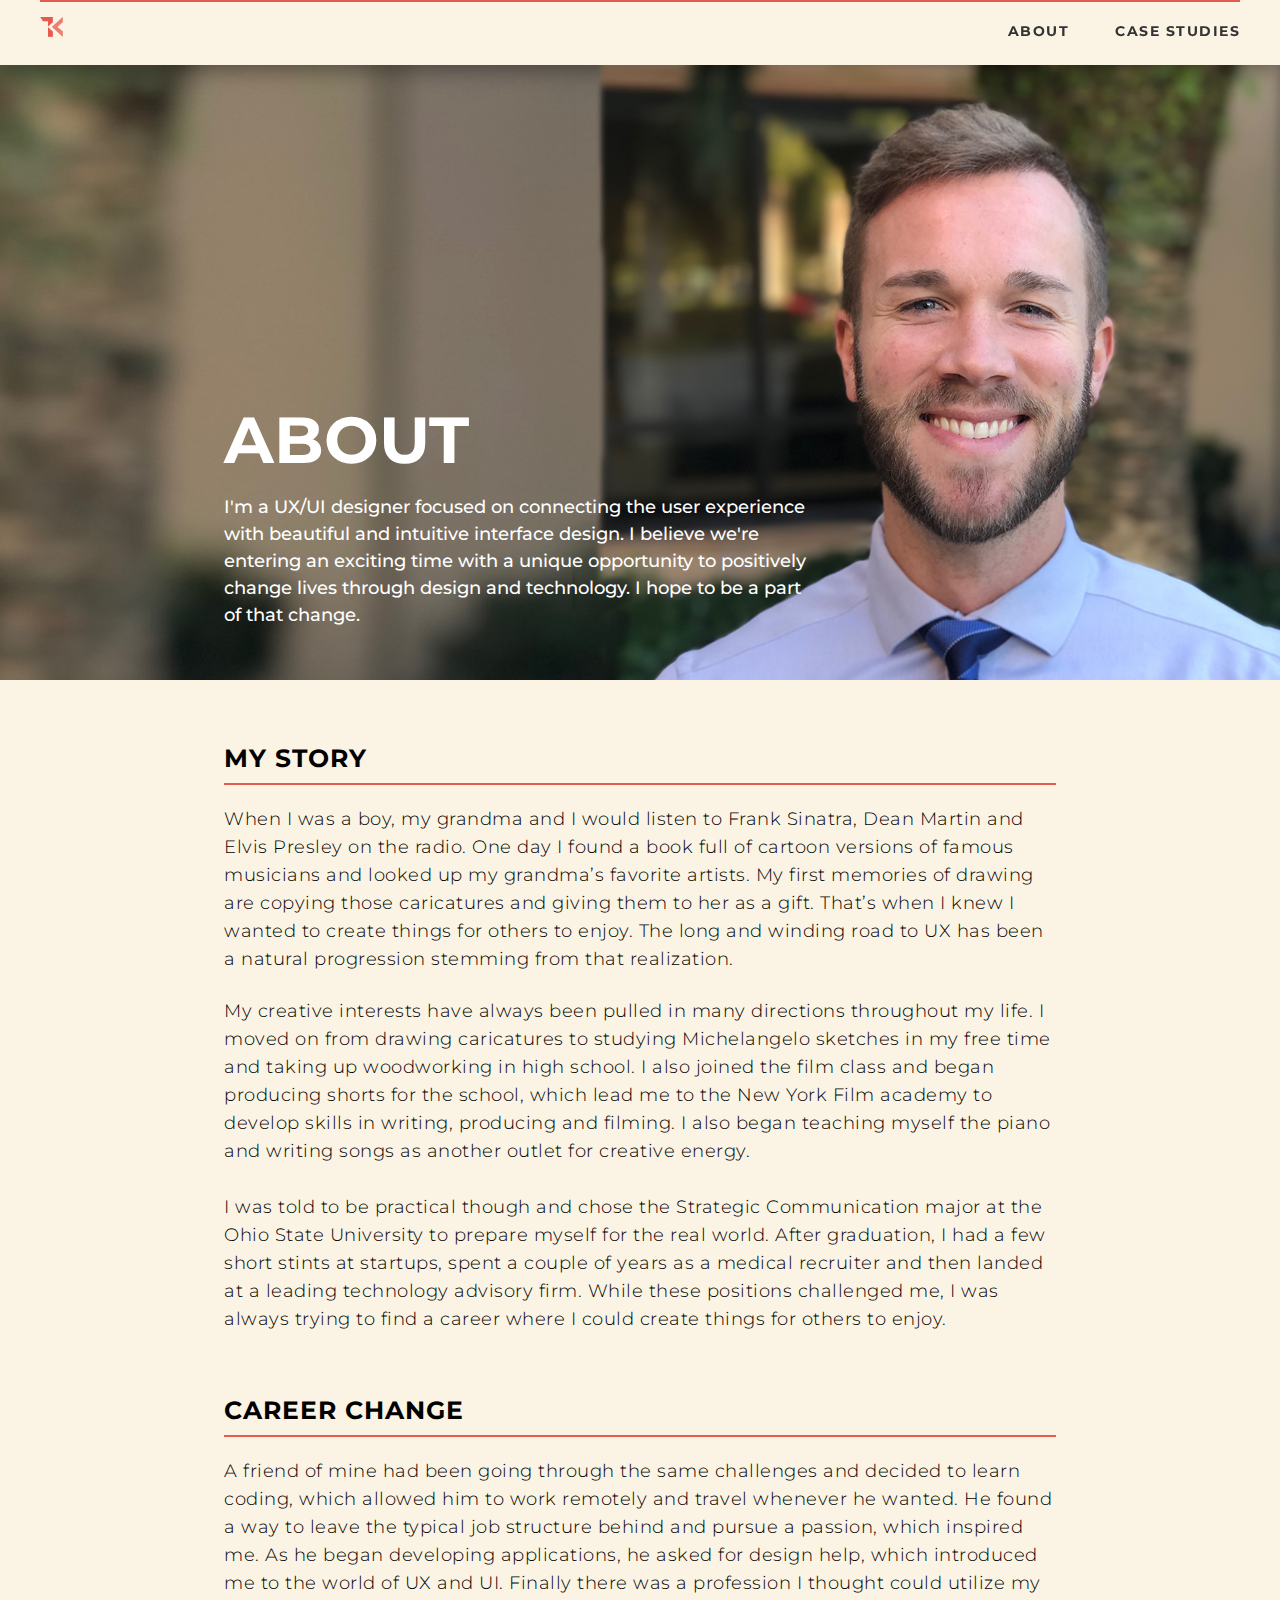
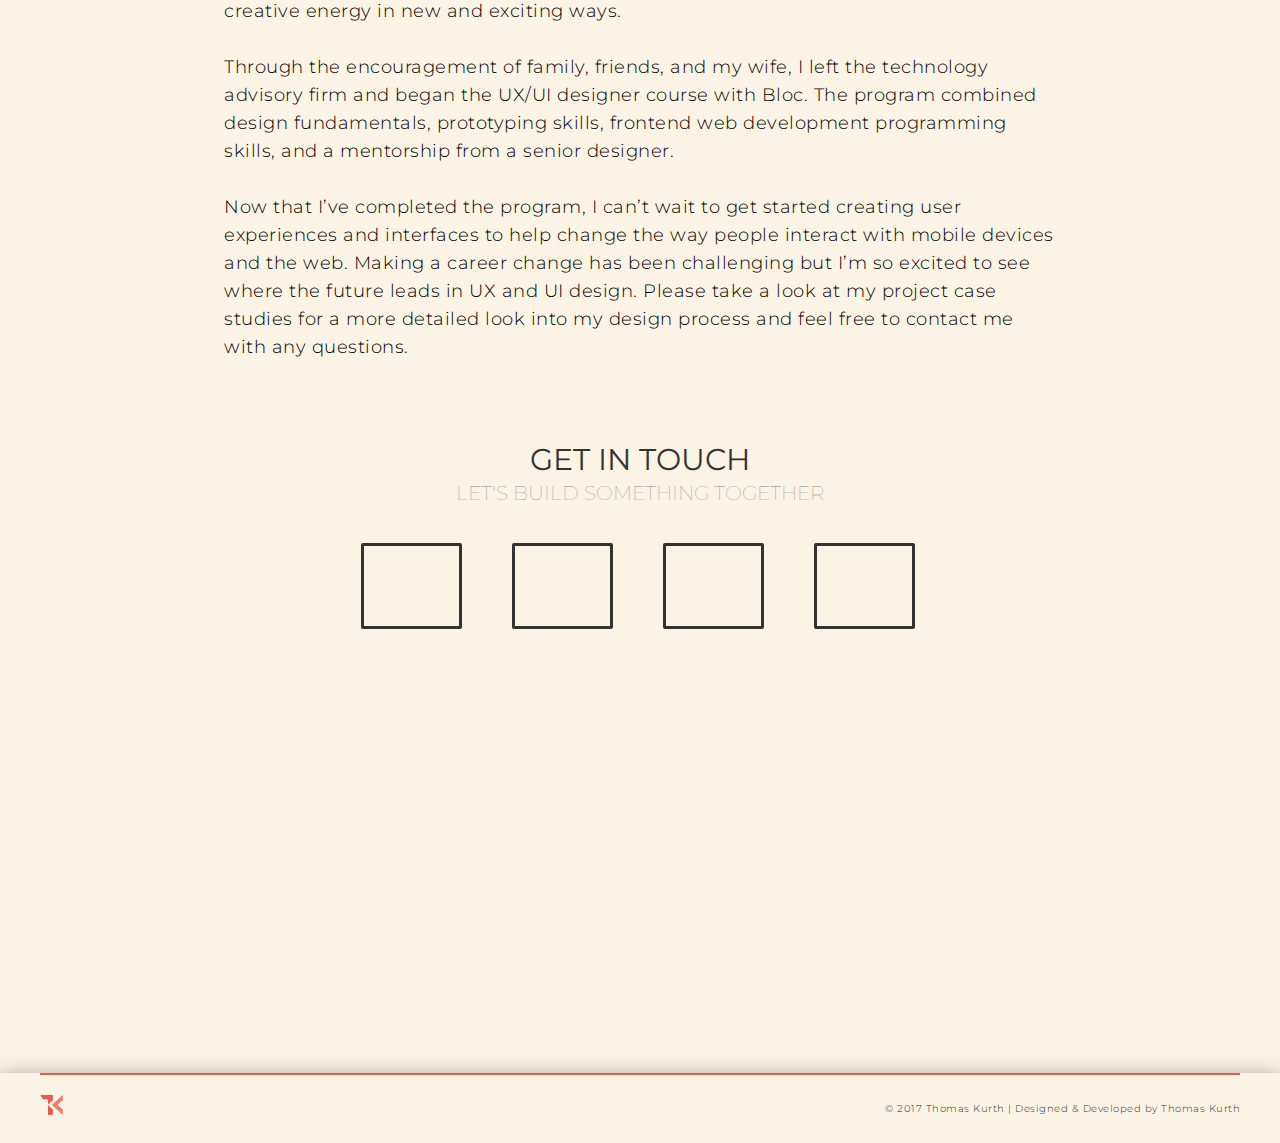
==== commit bf99e093: "case study fix" ====
--- a/about-me.html
+++ b/about-me.html
@@ -89,8 +89,8 @@
    <!-- CONTACT -->
 
            <div class="contacthome">
-             <h1 id="contact">GET IN TOUCH</h1>
-             <h5>LET'S BUILD SOMETHING TOGETHER</h5>
+             <h1 id="aboutmecontact">GET IN TOUCH</h1>
+             <h5 class="aboutmecontact">LET'S BUILD SOMETHING TOGETHER</h5>
                <div class="border">
                           <ul>
                               <li><a href="mailto:thomasbk86@gmail.com" target="_blank"><i class="fa fa-envelope fa-lg"></i></a></li>
--- a/assets/css/styles.css
+++ b/assets/css/styles.css
@@ -689,10 +689,18 @@
   padding-bottom: 36px;
   width: 80%;
 }
+
 #mockup-padding {
   width: 90%;
   display: block;
   margin: 0 auto;
+  padding-top: 10px;
+}
+
+#fwmockup-padding {
+  width: 90%;
+  display: block;
+  margin: 0 auto;
 }
 
 #wireframe-padding {
@@ -701,10 +709,28 @@
   margin: 0 auto;
 }
 
+@media all and (max-width: 1400px) {
+  #capsule-wireframe-mobile {display: none;}
+}
+
+@media all and (max-width: 1024px) {
+    #wireframe-padding {display: none;}
+    #capsule-wireframe-mobile {display: block; width: 100%; margin: 0 auto;padding: 25px;}
+}
+
 #bg-wireframe-padding {
   width: 100%;
   display: block;
   margin: 0 auto;
+}
+
+@media all and (max-width: 1400px) {
+  #bgwireframemobile {display: none;}
+}
+
+@media all and (max-width: 499px) {
+    #bg-wireframe-padding {display: none;}
+    #bgwireframemobile {display: block; width: 100%; margin: 0 auto;padding-top: 25px;}
 }
 
 #flyer-wireframe-padding {
@@ -712,6 +738,83 @@
   display: block;
   margin: 0 auto;
 }
+
+@media all and (max-width: 1400px) {
+  #fwmockupmobile {display: none;}
+}
+
+@media all and (max-width: 499px) {
+    #flyer-wireframe-padding {display: none;}
+    #fwmockupmobile {display: block; width: 100%; margin: 0 auto;padding-top: 25px;}
+}
+
+#capsuleuserflow {
+  width: 100%;
+  display: block;
+  margin: 0 auto;
+}
+
+@media all and (max-width: 1400px) {
+  #capsuleuserflowmobile {display: none;}
+}
+
+@media all and (max-width: 499px) {
+    #capsuleuserflow {display: none;}
+    #capsuleuserflowmobile {display: block; width: 100%; margin: 0 auto;}
+}
+
+#capsule-personas {
+  width: 80%;
+  display: block;
+  margin: 0 auto;
+}
+
+@media all and (max-width: 1400px) {
+  #capsulepersona1 {display: none;}
+  #capsulepersona2 {display: none;}
+  #capsulepersona3 {display: none;}
+}
+
+@media all and (max-width: 499px) {
+    #capsule-personas {display: none;}
+    #capsulepersona1 {display: block; width: 54%; margin: 0 auto;}
+    #capsulepersona2 {display: block; width: 54%; margin: 0 auto;}
+    #capsulepersona3 {display: block; width: 54%; margin: 0 auto;}
+}
+#bguserflow {
+  width: 100%;
+  display: block;
+  margin: 0 auto;
+}
+
+@media all and (max-width: 1400px) {
+  #bguserflowmobile {display: none;}
+}
+
+@media all and (max-width: 499px) {
+    #bguserflow {display: none;}
+    #bguserflowmobile {display: block; width: 100%; margin: 0 auto;}
+}
+
+#bgpersona-padding {
+  width: 70%;
+  margin: 0 auto;
+  display: block;
+}
+
+@media all and (max-width: 1400px) {
+  #bgpersona1 {display: none;}
+  #bgpersona2{display: none;}
+  #bgpersona3 {display: none;
+}
+
+@media all and (max-width: 499px) {
+    #bgpersona-padding {display: none;}
+    #bgpersona1 {display: block; width: 67%; margin: 0 auto;}
+    #bgpersona2 {display: block; width: 67%; margin: 0 auto;}
+    #bgpersona3 {display: block; width: 67%; margin: 0 auto;}
+}
+
 /* PROCESS SECTION */
 
 .parallax {
@@ -961,17 +1064,41 @@
   background-image: url(assets/images/screenmockups.png);
 }
 
-.user-flows {
+#persona-padding {
+  padding-bottom: 36px;
+  width: 60%;
+  display: block;
+  margin: 0 auto;
+}
+
+@media all and (max-width: 1400px) {
+  #wine1 {display: none;}
+  #wine2 {display: none;}
+  #wine3 {display: none;
+}
+
+@media all and (max-width: 499px) {
+    #persona-padding {display: none;}
+    #wine1 {display: block; width: 54%; margin: 0 auto;}
+    #wine2 {display: block; width: 54%; margin: 0 auto;}
+    #wine3 {display: block; width: 54%; margin: 0 auto;}
+}
+
+#fwuserflow {
   width: 80%;
   padding-top: 25px;
   display: block;
   margin: 0 auto;
 }
 
-#inspiration {
-  background-image: url(../img/cs-breakthru-inspiration.jpg);
-}
-
+@media all and (max-width: 1400px) {
+  #fwuserflowmobile {display: none;}
+}
+
+@media all and (max-width: 499px) {
+    #fwuserflow {display: none;}
+    #fwuserflowmobile {display: block; width: 100%; margin: 0 auto;}
+}
 /*.float-box-right {
   padding: 40px;
   box-shadow: 0 0 60px rgba(0,0,0,.25);
@@ -1029,7 +1156,7 @@
 @media (max-width: 1000px) {
   .standalone-center {
     width: 100%;
-    text-align: left;
+    padding-top: 50px;
   }
   .standalone-left, .standalone-right {
     width: 100%;
@@ -1037,7 +1164,6 @@
 }
 
 .color-grid {
-  float: right;
   padding-top: 36px;
 }
 
@@ -1072,7 +1198,6 @@
     width: 30%;
   }
   .color-grid {
-    float: left;
     margin-left: -10px;
     margin-bottom: -10px;
     width: 110%
@@ -1093,10 +1218,10 @@
   }
 
   .color-grid {
-    float: left;
     margin-left: -10px;
     margin-bottom: -10px;
-    width: 80%
+    width: 80%;
+    padding-bottom: 25px;
   }
   .icon-grid {
     float: left;
@@ -1687,6 +1812,10 @@
   .mobile-label {
     display: block;
   }
+  .container h2 {
+    padding-top: 25px;
+  }
+
 }
 /* Contact & Footer
 –––––––––––––––––––––––––––––––––––––––––––––––––– */
@@ -1714,6 +1843,10 @@
   font-size: 1.3em;
   font-weight: 100;
   margin-top: -20px;
+}
+
+h5.aboutmecontact {
+  font-size: 20px;
 }
 
 @media(max-width: 760px) {
@@ -1830,6 +1963,9 @@
      .cs-summary h1 {
        font-size: 29px;
      }
+     .container h2 {
+       padding-top: 0px;
+     }
 
   }
 
@@ -1837,6 +1973,11 @@
     main {
       top: 35px;
     }
+    .color-grid {
+      display: block;
+      margin: 0 auto;
+    }
+  }
 
   @media (max-width: 375px) {
 
@@ -1879,6 +2020,11 @@
        line-height: 16px;
      }
 
+     .color-grid {
+       display: block;
+       margin: 0 auto;
+     }
+
      .compete-icons {
        padding-bottom: 10px;
        margin-left: auto;
@@ -1887,10 +2033,17 @@
      #fixed-mockup-small {
        height: 580px;
      }
+
+     #fwmockup-padding {
+       width: 80%;
+       display: block;
+       margin: 0 auto;
+     }
   }
 
 .color-grid {
-  padding-left: 10px;
+  display: block;
+  margin: 0 auto;
 }
 
 .icon-grid {
